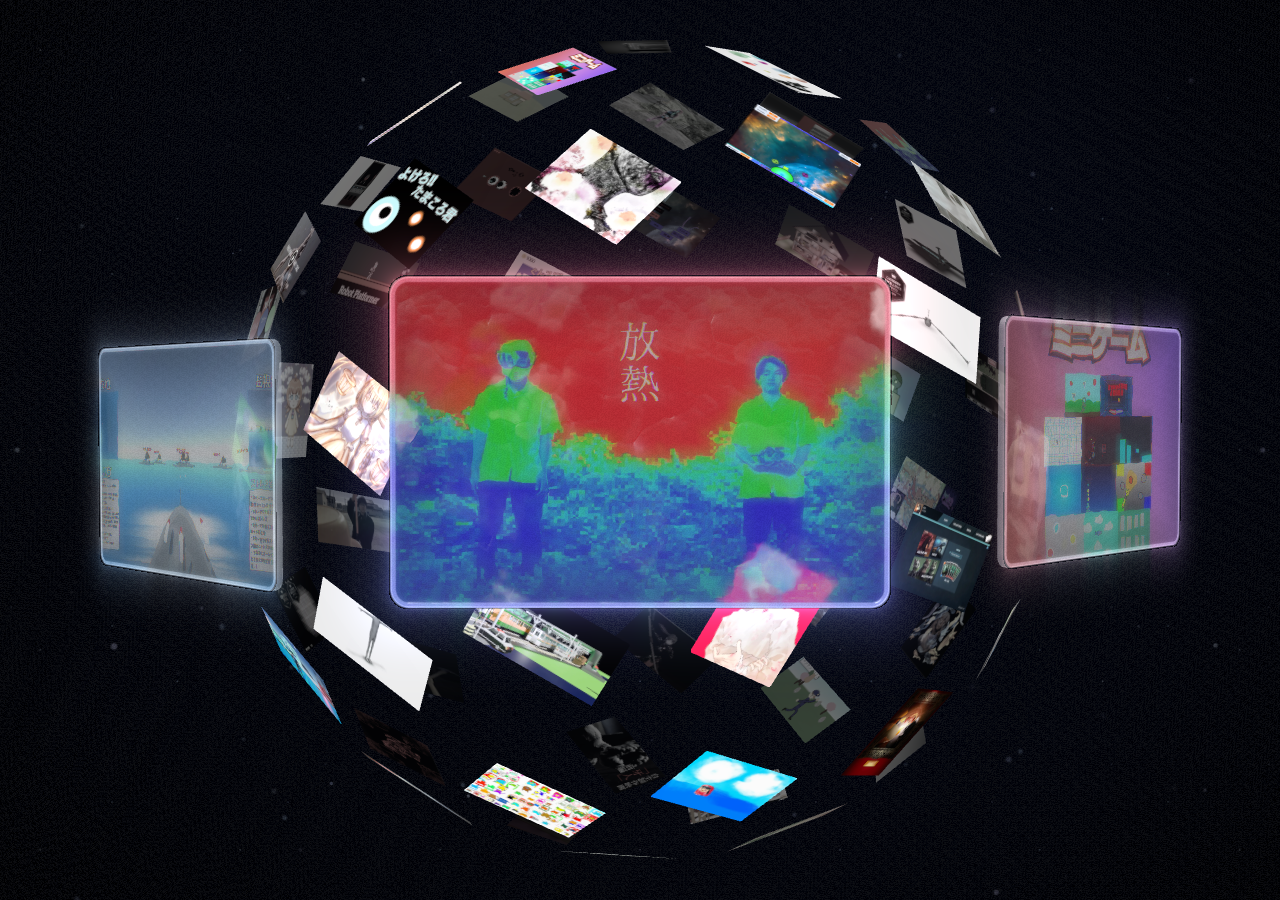
==== index.html @ ec2fc630 "生徒作品ページ（配布用モック） Co-Authored-By: Claude Fable 5.1 <noreply@anthropic.com>" ====
<!doctype html>
<html lang="ja" data-theme="grey">
<head>
  <meta charset="utf-8" />
  <meta name="viewport" content="width=device-width, initial-scale=1" />
  <title>生徒作品 — tsukurun GUNMA CREATIVE FACTORY</title>
  <meta name="description" content="tsukurunデジタルクリエイティブコンテスト（tDCC）の受賞作品。2DCG、3DCG、ゲーム、映像。" />
  <meta name="theme-color" content="#A2A8AE" />
  <meta name="robots" content="noindex, nofollow" />
  <link rel="icon" href="./favicon.svg" type="image/svg+xml" />
  <link rel="preconnect" href="https://fonts.googleapis.com" />
  <link rel="preconnect" href="https://fonts.gstatic.com" crossorigin />
  <link href="https://fonts.googleapis.com/css2?family=Space+Grotesk:wght@400;500;600&family=Zen+Kaku+Gothic+New:wght@400;500;700;900&family=JetBrains+Mono:wght@400;500&display=swap" rel="stylesheet" />
  <script>
    // background before first paint (v0.5c: the title's shared space; ?bg=dark | pastel | black, same aliases as main.js)
    (function () { var b = 'dark'; try { var v = new URLSearchParams(location.search).get('bg'); v = ({ space: 'dark', navy: 'dark', grey: 'dark', white: 'pastel' })[v] || v; if (v === 'pastel' || v === 'black') b = v; } catch (e) {} var h = document.documentElement; h.dataset.bg = b; h.dataset.theme = b === 'pastel' ? 'grey' : 'navy'; })();
  </script>
  <script>document.documentElement.dataset.nohud = "";</script>
    <script type="module" crossorigin src="./assets/works-Cra4Bfuc.js"></script>
  <link rel="stylesheet" crossorigin href="./assets/works-BmET7FBL.css">
</head>
<body class="works-page">
  <header class="hdr">
    <a class="hdr__logo" href="index.html" aria-label="tsukurun トップへ" data-logo></a>
    <nav class="hdr__nav" id="primary-nav" aria-label="メイン">
      <a href="index.html#about">About</a>
      <a href="index.html#make">Make</a>
      <a href="works.html" class="is-active" aria-current="page">Works</a>
      <a href="index.html#program">Program</a>
      <a href="index.html#access">Access</a>
    </nav>
    <div class="hdr__right">
      <button class="matswitch mono" type="button" hidden data-matswitch data-cursor="MAT" aria-label="カッターマットの色を切り替える"><i class="matswitch__chip" aria-hidden="true"></i><span class="matswitch__k">MAT</span><span data-matswitch-label>GREY</span></button>
      <a class="btn btn--accent" href="https://gunma-tsukurun.jp/reserve/" target="_blank" rel="noopener">予約する<i class="btn__arrow" aria-hidden="true">→</i></a>
      <button class="hdr__menu" type="button" aria-label="メニュー" aria-controls="primary-nav" aria-expanded="false"><span></span><span></span></button>
    </div>
  </header>

  <canvas class="wk-gl" aria-hidden="true"></canvas>

  <main class="wk">
    <h1 class="wk__title"><span class="wk__k mono">WORKS — tDCC award winners</span><span class="wk__h"><span class="nw">みんなが、</span><br /><span class="nw">つくったもの。</span></span></h1>

    <div class="wk__hover mono" aria-hidden="true"><b data-hover-title></b><span data-hover-meta></span></div>

    <div class="wk__info">
      <p class="wk__count mono"><b data-count>65</b> WORKS</p>
      <p class="wk__lead">tsukurunデジタルクリエイティブコンテスト（tDCC）の受賞作品。触って、回して、のぞいてみよう。</p>
      <p class="wk__src mono">出典：<a href="https://gunma-tsukurun.jp/look/" target="_blank" rel="noopener">tsukurun ポートフォリオ</a></p>
    </div>

    <!-- one dataset, two views: sphere (explore) and list (find) -->
    <div class="wk__views" role="tablist" aria-label="表示の切り替え">
      <button type="button" role="tab" data-view="sphere" aria-selected="true">球体<span class="mono">SPHERE</span></button>
      <button type="button" role="tab" data-view="list" aria-selected="false">一覧<span class="mono">LIST</span></button>
    </div>
    <p class="wk__drag mono"><i></i>DRAG TO ROTATE<span class="pc"> — ドラッグで回す</span></p>
    <nav class="wk__filters" aria-label="分野で絞り込む" data-filters></nav>

    <section class="wl" aria-label="作品一覧" data-list hidden>
      <div class="wl__inner">
        <header class="wl__head">
          <p class="mono wl__k">WORKS — LIST</p>
          <h2 class="wl__h">作品一覧</h2>
          <p class="wl__lead">コンテストの回ごとに、グランプリ → 優秀賞 → 審査員特別賞の順。カードを選ぶと詳細、詳細から球体の中の位置へも移動できます。</p>
        </header>
        <div class="wl__groups" data-groups></div>
        <p class="wl__src mono">出典：<a href="https://gunma-tsukurun.jp/look/" target="_blank" rel="noopener">tsukurun ポートフォリオ（gunma-tsukurun.jp/look/）</a>。実名の作者は苗字のみの表記にしています。</p>
      </div>
    </section>
  </main>

  <div class="lb" role="dialog" aria-modal="true" aria-labelledby="lb-title" hidden>
    <button class="lb__close mono" type="button" data-close>CLOSE ✕</button>
    <figure class="lb__fig"><img alt="" data-lb-img /></figure>
    <div class="lb__body">
      <p class="lb__awards" data-lb-awards></p>
      <h2 class="lb__title" id="lb-title" data-lb-title></h2>
      <dl class="lb__meta">
        <div><dt class="mono">CREATOR</dt><dd data-lb-by></dd></div>
        <div><dt class="mono">CATEGORY</dt><dd data-lb-cat></dd></div>
        <div data-row-theme><dt class="mono">THEME</dt><dd data-lb-theme></dd></div>
        <div><dt class="mono">TOOLS</dt><dd data-lb-tool></dd></div>
        <div><dt class="mono">CONTEST</dt><dd data-lb-contest></dd></div>
      </dl>
      <details class="lb__comment" data-row-comment>
        <summary class="mono">審査員コメント</summary>
        <p data-lb-comment></p>
      </details>
      <div class="lb__links" data-lb-links></div>
      <div class="lb__nav">
        <button type="button" class="mono" data-prev>← PREV</button>
        <span class="mono" data-lb-idx></span>
        <button type="button" class="mono" data-next>NEXT →</button>
      </div>
    </div>
  </div>

</body>
</html>
---- assets/works-BmET7FBL.css ----
:root,[data-theme=navy]{--navy:#0e1620;--navy-2:#131d29;--navy-3:#1a2633;--paper:#eef1f2;--paper-dim:rgba(var(--fg-rgb), .62);--muted:#8796a6;--line:rgba(var(--fg-rgb), .12);--line-strong:rgba(var(--fg-rgb), .24);--cyan:#5ec8f2;--jelly:#5ec8f2;--accent:#ff6a3d;--on-accent:#0e1620;--ink:#0a1017;--bg-rgb:14, 22, 32;--fg-rgb:238, 241, 242;--scrim-rgb:5, 8, 12;--glow-rgb:10, 16, 23;--mat:#16233a;--mat-tex:url(../hero/workbench/mat_navy_tile.webp);--light-a:.1;--lightningcss-light: ;--lightningcss-dark:initial;color-scheme:dark}[data-theme=grey]{--navy:#a2a8ae;--navy-2:#aab0b6;--navy-3:#b3b9be;--paper:#141a2e;--paper-dim:#141a2ebd;--muted:#3f4757;--line:#141a2e29;--line-strong:#141a2e4d;--cyan:#0b5a86;--jelly:#5ec8f2;--accent:#ff6a3d;--on-accent:#141a2e;--ink:#0a1017;--bg-rgb:162, 168, 174;--fg-rgb:20, 26, 46;--scrim-rgb:214, 218, 222;--glow-rgb:255, 255, 255;--mat:#9ea4aa;--mat-tex:url(../hero/workbench/mat_grey_tile.webp);--light-a:.22;--lightningcss-light:initial;--lightningcss-dark: ;color-scheme:light}:root{--mat-size:760px;--f-en:"Space Grotesk", system-ui, sans-serif;--f-jp:"Zen Kaku Gothic New", "Hiragino Sans", system-ui, sans-serif;--f-mono:"JetBrains Mono", ui-monospace, monospace;--gutter:clamp(16px, 3.2vw, 48px);--ease:cubic-bezier(.22, 1, .36, 1);--ease-io:cubic-bezier(.65, 0, .35, 1)}*,:before,:after{box-sizing:border-box}html{-webkit-text-size-adjust:100%}html.lenis,html.lenis body{height:auto}.lenis.lenis-smooth{scroll-behavior:auto!important}body{background:var(--navy) var(--mat-tex) 0 0 / var(--mat-size) repeat;color:var(--paper);font-family:var(--f-jp);font-feature-settings:"palt";-webkit-font-smoothing:antialiased;margin:0;overflow-x:hidden}a{color:inherit;text-decoration:none}button{font:inherit;color:inherit;cursor:pointer;background:0 0;border:0;padding:0}.mono{font-family:var(--f-mono);letter-spacing:.08em;text-transform:uppercase;font-size:11px;font-weight:400}.sr-only{clip:rect(0 0 0 0);white-space:nowrap;width:1px;height:1px;position:absolute;overflow:hidden}::selection{background:var(--jelly);color:#0e1620}@media (hover:hover) and (pointer:fine){html.has-cursor,html.has-cursor *{cursor:none!important}}.loader{z-index:100;background:var(--navy) var(--mat-tex) 0 0 / var(--mat-size) repeat;transition:opacity .9s var(--ease), visibility 0s .9s;place-items:center;display:grid;position:fixed;inset:0}body:not(.is-loading) .loader{opacity:0;visibility:hidden;pointer-events:none}.loader__logo{width:min(340px,64vw);color:var(--cyan);display:grid}.loader__logo svg{grid-area:1/1}.loader__logo .ghost{color:rgba(var(--fg-rgb), .08)}.loader__logo .ghost path{stroke-dasharray:none!important;stroke-dashoffset:0!important}.loader__logo svg{width:100%;height:auto;display:block;overflow:visible}.loader__logo path{stroke-dasharray:var(--len);stroke-dashoffset:calc(var(--len) * (1 - var(--p,0)));transition:stroke-dashoffset .4s var(--ease)}.loader__meta{left:var(--gutter);right:var(--gutter);bottom:var(--gutter);color:var(--muted);justify-content:space-between;display:flex;position:absolute}.loader__pct{color:var(--paper);font-variant-numeric:tabular-nums}.cursor{z-index:90;pointer-events:none;mix-blend-mode:normal;position:fixed;top:0;left:0}.cursor__ring{border:1px solid rgba(var(--fg-rgb), .7);width:44px;height:44px;transition:width .5s var(--ease), height .5s var(--ease), margin .5s var(--ease), background-color .4s, border-color .4s;border-radius:50%;place-items:center;margin:-22px 0 0 -22px;display:grid;position:absolute}.cursor__swatch{background:var(--sw,var(--cyan));width:8px;height:8px;transition:background-color .4s, transform .5s var(--ease);box-shadow:0 0 12px var(--sw,var(--cyan));border-radius:50%}.cursor__label{white-space:nowrap;color:var(--paper);opacity:0;transition:opacity .3s, transform .4s var(--ease);position:absolute;top:-6px;left:30px;transform:translate(-6px)}.cursor.is-hover .cursor__ring{background:var(--paper);border-color:var(--paper);width:84px;height:84px;margin:-42px 0 0 -42px}.cursor.is-hover .cursor__swatch{transform:scale(0)}.cursor.is-hover .cursor__label{opacity:1;text-align:center;width:80px;color:var(--navy);font-weight:500;top:-7px;left:-40px;transform:translate(0)}.cursor.is-mat .cursor__label{opacity:.85;font-size:10px;transform:translate(0)}.cursor.is-hidden{opacity:0}.cursor.is-down .cursor__ring{width:30px;height:30px;margin:-15px 0 0 -15px}@media (hover:none),(pointer:coarse){.cursor{display:none}}.hdr{z-index:50;padding:18px var(--gutter);transition:transform .6s var(--ease), background-color .4s;justify-content:space-between;align-items:center;display:flex;position:fixed;inset:0 0 auto}.hdr.is-hidden{transform:translateY(-110%)}.hdr:focus-within{transform:none}:where(a,button,[tabindex]):focus-visible{outline:2px solid var(--cyan);outline-offset:4px;border-radius:4px}.hdr.is-solid{background:rgba(var(--bg-rgb), .78);-webkit-backdrop-filter:blur(14px)saturate(1.2);border-bottom:1px solid var(--line)}.hdr__logo{width:112px;color:var(--paper);display:block}.hdr__logo svg{width:100%;height:auto;display:block}.hdr__nav{font-family:var(--f-en);gap:clamp(14px,2vw,32px);font-size:14px;font-weight:500;display:flex}.hdr__nav a{color:var(--paper-dim);padding:6px 0;transition:color .3s;position:relative}.hdr__nav a:after{content:"";transform-origin:100%;height:1px;transition:transform .5s var(--ease);background:currentColor;position:absolute;bottom:0;left:0;right:0;transform:scaleX(0)}.hdr__nav a:hover,.hdr__nav a.is-active{color:var(--paper)}.hdr__nav a:hover:after,.hdr__nav a.is-active:after{transform-origin:0;transform:scaleX(1)}.hdr__right{align-items:center;gap:18px;display:flex}.lang{color:var(--muted);gap:6px;display:flex}.lang .is-on{color:var(--paper)}.hdr__menu{width:40px;height:40px;display:none;position:relative}.hdr__menu span{background:var(--paper);height:1.5px;position:absolute;left:10px;right:10px}.hdr__menu span:first-child{top:16px}.hdr__menu span:last-child{top:23px}.btn{--bh:40px;height:var(--bh);letter-spacing:.04em;isolation:isolate;border-radius:999px;align-items:center;gap:10px;padding:0 18px;font-size:13px;font-weight:700;display:inline-flex;position:relative;overflow:hidden}.btn--accent{background:var(--accent);color:var(--on-accent)}.btn:before{content:"";background:var(--paper);border-radius:inherit;transition:transform .5s var(--ease);z-index:-1;position:absolute;inset:0;transform:translateY(101%)}.btn:hover:before{transform:translateY(0)}.btn:hover{color:var(--navy)}.btn__arrow{font-style:normal;font-family:var(--f-en);transition:transform .5s var(--ease)}.btn:hover .btn__arrow{transform:translate(4px)}.btn--big{--bh:clamp(64px, 8vw, 96px);gap:18px;padding:0 clamp(28px,3.4vw,48px);font-size:clamp(18px,1.8vw,24px)}.gl{width:100%;height:100%;display:block;position:fixed;inset:0}.gl--hero{z-index:0;touch-action:pan-y}.intro-video{z-index:0;object-fit:cover;pointer-events:none;opacity:0;transition:opacity .5s var(--ease);background:#000}.intro-video.is-on{opacity:1;transition:none}.intro-skip{right:var(--gutter);bottom:var(--gutter);z-index:60;color:var(--paper-dim);opacity:0;pointer-events:none;padding:10px 0;transition:opacity .4s;position:fixed}.intro-skip.is-on{opacity:1;pointer-events:auto}body.is-intro .hero .hud,body.is-intro .hero__copy,body.is-intro .matbar,body.is-intro .scrollcue,body.is-intro .hdr,body.is-intro .paintzone{pointer-events:none;opacity:0!important}.hero-poster{z-index:0;object-fit:contain;background:#070b10;display:none}.static-experience .hero-poster{height:100svh;position:absolute}.static-experience .journey{background:var(--navy)}.static-experience .hero-poster{display:block}.static-experience #hero-gl,.static-experience .map-layer{display:none!important}.static-experience .hero{height:100svh}.static-experience .journey{height:auto;padding:120px var(--gutter) 96px}.static-experience .journey__sticky,.static-experience .steps{pointer-events:auto;width:auto;height:auto;position:static}.static-experience .step,.static-experience .step>*{position:static;opacity:1!important;visibility:visible!important;transform:none!important}.static-experience .step{margin-block:56px}.static-experience .journey .hud,.static-experience .geo,.static-experience .journey__bar{display:none}.static-experience .credit{display:block;position:static}.map-layer{z-index:1;opacity:0;visibility:hidden;pointer-events:none;position:fixed;inset:0}.map-layer:after{content:"";z-index:1;pointer-events:none;background:radial-gradient(70% 60% at 0% 100%, rgba(var(--bg-rgb), .82), rgba(var(--bg-rgb), 0) 70%), linear-gradient(rgba(var(--bg-rgb), .55), rgba(var(--bg-rgb), 0) 18%);position:absolute;inset:0}.map-layer .gl--map{position:absolute}.hero{z-index:2;pointer-events:none;height:140vh;position:relative}.hero__sticky{height:100svh;position:sticky;top:0}.hero__sticky:before{content:"";pointer-events:none;background:linear-gradient(rgba(var(--scrim-rgb), .72), rgba(var(--scrim-rgb), 0) 22%), linear-gradient(0deg, rgba(var(--scrim-rgb), .85), rgba(var(--scrim-rgb), 0) 38%);transition:opacity .6s;position:absolute;inset:0}body.is-intro .hero__sticky:before{opacity:0}.hero__sticky>*{pointer-events:auto}.hud{color:var(--paper-dim);flex-direction:column;gap:10px;display:flex;position:absolute}.hud--tl{left:var(--gutter);top:96px}.hud__idx{color:var(--paper)}.hud__hint{text-transform:none;letter-spacing:.02em;font-family:var(--f-jp);align-items:center;gap:8px;font-size:12px;display:inline-flex}.dot{background:var(--accent);border-radius:50%;width:6px;height:6px;animation:2s infinite pulse;box-shadow:0 0 #ff6a3d99}@keyframes pulse{70%{box-shadow:0 0 0 10px #ff6a3d00}to{box-shadow:0 0 #ff6a3d00}}.hero__copy{left:var(--gutter);bottom:var(--gutter);position:absolute}.hero__lead .split{white-space:nowrap}.hero__kicker{color:var(--muted);margin:0 0 14px}.hero__lead{letter-spacing:.02em;margin:0;font-size:clamp(22px,2.6vw,40px);font-weight:700;line-height:1.35}.hero__lead .split{display:block;overflow:hidden}.hero__lead .split>span{display:inline-block}.matbar{right:var(--gutter);bottom:var(--gutter);text-align:right;width:220px;position:absolute}.matbar__head{color:var(--muted);border-bottom:1px solid var(--line-strong);justify-content:space-between;padding-bottom:10px;display:flex}.matbar__count b{color:var(--paper);font-weight:500}.matbar__name{font-family:var(--f-en);letter-spacing:-.03em;justify-content:space-between;align-items:baseline;margin-top:12px;font-size:34px;font-weight:500;line-height:1;display:flex;overflow:hidden}.matbar__name small{font-family:var(--f-jp);color:var(--paper-dim);letter-spacing:.06em;font-size:12px;font-weight:500}.matbar__name span{display:inline-block}.matbar__dots{justify-content:flex-end;gap:6px;margin:14px -6px 0 0;padding:0;list-style:none;display:flex}.matbar__dots li{position:relative}.matbar__dots button{width:30px;height:28px;display:block;position:relative}.matbar__dots button:before{content:"";background:var(--line-strong);height:3px;transition:background-color .4s, left .5s var(--ease), right .5s var(--ease);border-radius:2px;margin-top:-1.5px;position:absolute;top:50%;left:6px;right:6px}.matbar__dots button:hover:before{background:rgba(var(--fg-rgb), .75)}.matbar__dots li.is-seen button:before{background:rgba(var(--fg-rgb), .55)}.matbar__dots li.is-on button:before{background:var(--c,var(--cyan));left:1px;right:1px}.savebtn{border:1px solid var(--line-strong);height:34px;color:var(--paper);border-radius:999px;align-items:center;gap:10px;margin-top:14px;padding:0 14px;transition:border-color .3s,background-color .3s;display:inline-flex;position:relative;overflow:hidden}.savebtn:hover{border-color:var(--paper);background:rgba(var(--fg-rgb), .08)}.savebtn i{font-style:normal}.savebtn__b{transition:transform .5s var(--ease);align-items:center;display:flex;position:absolute;top:0;bottom:0;left:14px;transform:translateY(150%)}.savebtn__a{transition:transform .5s var(--ease)}.savebtn.is-done .savebtn__a{transform:translateY(-150%)}.savebtn.is-done .savebtn__b{transform:translateY(0)}.scrollcue{left:50%;bottom:var(--gutter);color:var(--muted);flex-direction:column;align-items:center;gap:10px;display:flex;position:absolute;transform:translate(-50%)}.scrollcue i{background:linear-gradient(var(--paper), transparent);transform-origin:top;width:1px;height:46px;animation:cue 2.2s var(--ease-io) infinite}@keyframes cue{0%{transform:scaleY(0)}50%{transform-origin:top;transform:scaleY(1)}51%{transform-origin:bottom}to{transform-origin:bottom;transform:scaleY(0)}}.paintzone{display:none}@media (pointer:coarse){.paintzone{touch-action:none;-webkit-user-select:none;user-select:none;-webkit-touch-callout:none;height:37%;display:block;position:absolute;top:21%;left:10px;right:10px}.paintzone i{border:0 solid rgba(var(--fg-rgb), .45);width:14px;height:14px;position:absolute}.paintzone i:first-child{border-width:1px 0 0 1px;top:0;left:0}.paintzone i:nth-child(2){border-width:1px 1px 0 0;top:0;right:0}.paintzone i:nth-child(3){border-width:0 0 1px 1px;bottom:0;left:0}.paintzone i:nth-child(4){border-width:0 1px 1px 0;bottom:0;right:0}.paintzone__label{color:var(--muted);font-size:9px;transition:opacity .6s;position:absolute;top:-20px;left:0}.paintzone.is-used .paintzone__label{opacity:0}}.hero .hud,.hero__copy,.matbar,.scrollcue{text-shadow:0 1px 18px rgba(var(--glow-rgb), .35)}body.is-light-layer .hdr{color:var(--ink)}.journey{z-index:2;height:640vh;position:relative}.journey__sticky{pointer-events:none;height:100svh;position:sticky;top:0}.geo{right:var(--gutter);text-align:right;color:var(--paper-dim);font-variant-numeric:tabular-nums;gap:6px;display:grid;position:absolute;top:96px}.geo span{color:var(--muted);margin-right:10px}.geo b{color:var(--paper);font-weight:400}.steps{left:var(--gutter);bottom:calc(var(--gutter) + 36px);width:min(640px, calc(100vw - 2 * var(--gutter)));height:40vh;position:absolute}.nw{white-space:nowrap;display:inline-block}.step__h{text-shadow:0 2px 30px rgba(var(--glow-rgb), .6)}.step{opacity:0;visibility:hidden;position:absolute;inset:auto 0 0}.step__k{color:var(--cyan);margin:0 0 16px}.step__h{letter-spacing:.01em;margin:0;font-size:clamp(30px,4.2vw,64px);font-weight:900;line-height:1.18}.step__p{color:var(--paper-dim);margin:18px 0 0;font-size:15px;line-height:1.9}.step__list{color:var(--paper);grid-template-columns:repeat(2,minmax(0,1fr));gap:8px 24px;margin:22px 0 0;padding:0;list-style:none;display:grid}.step__list li{border-top:1px solid var(--line);justify-content:space-between;padding-top:8px;display:flex}.step__list span{font-family:var(--f-jp);text-transform:none;letter-spacing:.02em;color:var(--muted)}.journey__bar{left:var(--gutter);right:var(--gutter);bottom:var(--gutter);background:var(--line);height:1px;position:absolute}.journey__bar i{background:var(--cyan);transform-origin:0;transform:scaleX(var(--p,0));position:absolute;inset:0}.credit{right:var(--gutter);bottom:calc(var(--gutter) + 12px);color:var(--muted);text-transform:none;letter-spacing:.02em;font-size:9px;position:absolute}main>.sec,main>.ftr{z-index:3;background:var(--navy) var(--mat-tex) 0 0 / var(--mat-size) repeat;position:relative}.sec{padding:clamp(96px, 14vw, 200px) var(--gutter);border-top:1px solid var(--line)}.sec__idx{color:var(--muted)}.sec__head{gap:var(--gutter);grid-template-columns:1fr 2fr;align-items:start;margin-bottom:clamp(48px,7vw,110px);display:grid}.sec__title{letter-spacing:.005em;margin:0;font-size:clamp(34px,5.4vw,88px);font-weight:900;line-height:1.12}.about__statement{letter-spacing:.005em;margin:clamp(28px,4vw,60px) 0 0;font-size:clamp(32px,5.6vw,96px);font-weight:900;line-height:1.16}.about__statement .line{padding-bottom:.04em;display:block;overflow:hidden}.about__statement .line>span{display:inline-block}.about__body{width:min(640px,100%);color:var(--paper-dim);margin:clamp(40px,6vw,96px) 0 0 auto;font-size:clamp(15px,1.15vw,17px);line-height:2.1}.about__body p{margin:0 0 1.2em}.values{border-top:1px solid var(--line-strong);grid-template-columns:repeat(3,1fr);margin:clamp(72px,10vw,160px) 0 0;padding:0;list-style:none;display:grid}.value{grid-template-rows:auto auto 1fr;grid-template-columns:auto 1fr;gap:0 16px;padding:28px 28px 48px 0;display:grid;position:relative}.value+.value{border-left:1px solid var(--line);padding-left:28px}.value__n{color:var(--cyan)}.value__en{color:var(--muted);justify-self:end}.value__jp{grid-column:1/-1;margin:64px 0 16px;font-size:clamp(44px,5.2vw,84px);font-weight:900;line-height:1;transition:color .4s}.value p{color:var(--paper-dim);grid-column:1/-1;max-width:30ch;margin:0;font-size:14px;line-height:1.9}.value:hover .value__jp{color:var(--cyan)}.fields{border-top:1px solid var(--line-strong);margin:0;padding:0;list-style:none}.field{border-bottom:1px solid var(--line);grid-template-columns:60px minmax(0,1.3fr) minmax(0,1fr) minmax(0,.9fr);align-items:baseline;gap:16px;padding:clamp(18px,2.4vw,30px) 0;display:grid;position:relative;overflow:hidden}.field:before{content:"";background:var(--paper);transform-origin:bottom;transition:transform .6s var(--ease);z-index:-1;position:absolute;inset:0;transform:scaleY(0)}.field{isolation:isolate;transition:color .4s, padding .6s var(--ease)}.field:hover{color:var(--navy);padding-left:16px}.field:hover:before{transform:scaleY(1)}.field__n{color:var(--muted)}.field__en{font-family:var(--f-en);letter-spacing:-.045em;font-size:clamp(40px,6.4vw,108px);font-weight:500;line-height:.95}.field__jp{font-size:clamp(14px,1.2vw,18px);font-weight:700}.field__tool{color:var(--muted);justify-self:end}.field__link{color:var(--paper);border-bottom:1px solid var(--line-strong);z-index:1;padding-bottom:2px;transition:color .3s,border-color .3s;position:relative}.field__link:hover{color:var(--cyan);border-color:var(--cyan)}.field:hover .field__link{color:var(--navy);border-color:rgba(var(--bg-rgb), .4)}.field:hover .field__n,.field:hover .field__tool{color:rgba(var(--bg-rgb), .6)}.note{color:var(--muted);text-transform:none;letter-spacing:.02em;margin-top:24px;font-size:10px}.peek{z-index:40;pointer-events:none;opacity:0;width:360px;transition:opacity .35s var(--ease), transform .6s var(--ease);position:fixed;top:0;left:0;transform:translate(-50%,-50%)scale(.6)rotate(-4deg)}.peek.is-on{opacity:1;transform:translate(-50%,-50%)scale(1)rotate(0)}.peek img{clip-path:inset(0 round 14px);border-radius:14px;width:100%;height:auto;display:block;box-shadow:0 30px 80px #050a108c}.peek__cap{color:var(--paper-dim);position:absolute;bottom:-22px;left:14px}@media (hover:none),(width<=720px){.peek{display:none}}.gear{overflow:hidden}.marquee{margin:0 calc(-1 * var(--gutter)) clamp(48px, 6vw, 96px);border-block:1px solid var(--line);padding:18px 0;overflow:hidden}.marquee__track{width:max-content;font-family:var(--f-en);letter-spacing:-.045em;white-space:nowrap;align-items:center;gap:40px;font-size:clamp(40px,7vw,120px);font-weight:500;animation:38s linear infinite marquee;display:flex}.marquee__track i{color:var(--cyan);font-size:.5em;font-style:normal}@keyframes marquee{to{transform:translate(-50%)}}.gearlist{background:var(--line);border:1px solid var(--line);grid-template-columns:repeat(5,1fr);gap:1px;margin:0;padding:0;list-style:none;display:grid}.gearlist li{background:rgba(var(--bg-rgb), .86);align-content:start;gap:10px;min-height:220px;padding:24px 22px 56px;transition:background-color .4s;display:grid}.gearlist li:hover{background:rgba(var(--bg-rgb), .6)}.gearlist span{color:var(--cyan);margin-bottom:64px}.gearlist b{font-size:clamp(17px,1.4vw,21px)}.gearlist small{color:var(--muted);font-size:13px}.cards{grid-template-columns:repeat(5,1fr);gap:16px;display:grid}.card--works{background:linear-gradient(160deg,#5ec8f229,#5ec8f200 60%);border-color:#5ec8f280}.card{border:1px solid var(--line-strong);isolation:isolate;min-height:340px;transition:border-color .4s, transform .6s var(--ease);border-radius:18px;flex-direction:column;gap:14px;padding:24px;display:flex;position:relative;overflow:hidden}.card:before{content:"";z-index:-1;background:radial-gradient(120% 80% at var(--mx,50%) var(--my,0%), #5ec8f22e, transparent 60%);opacity:0;transition:opacity .5s;position:absolute;inset:0}.card:hover{border-color:var(--cyan);transform:translateY(-4px)}.card:hover:before{opacity:1}.card__tag{color:var(--cyan)}.card h3{margin:auto 0 0;font-size:clamp(20px,1.7vw,26px);font-weight:700;line-height:1.35}.card p{color:var(--paper-dim);margin:0;font-size:14px;line-height:1.8}.card__state{color:var(--paper);border-top:1px solid var(--line);align-items:center;gap:8px;padding-top:14px;display:inline-flex}.card__state i{background:var(--accent);border-radius:50%;width:6px;height:6px}.access__grid{gap:var(--gutter);grid-template-columns:1.1fr 1fr;align-items:end;margin-top:clamp(40px,6vw,80px);display:grid}.price__label{color:var(--muted)}.price__num{font-family:var(--f-en);letter-spacing:-.06em;color:var(--paper);margin:24px 0 32px -.04em;font-size:clamp(140px,24vw,380px);font-weight:500;line-height:.8;display:block}.price p{max-width:34ch;color:var(--paper-dim);margin:0;line-height:1.9}.facts{border-top:1px solid var(--line-strong);margin:0}.facts>div{border-bottom:1px solid var(--line);grid-template-columns:120px 1fr;gap:16px;padding:18px 0;display:grid}.facts dt{color:var(--muted);padding-top:4px}.facts dd{margin:0;font-size:15px;line-height:1.8}.ftr{padding:clamp(96px, 14vw, 220px) var(--gutter) var(--gutter);border-top:1px solid var(--line);overflow:hidden}.ftr__invite{flex-direction:column;gap:18px;margin:0 0 clamp(32px,4vw,56px);display:flex}.ftr__q{letter-spacing:-.01em;font-size:clamp(64px,13vw,220px);font-weight:900;line-height:1}.ftr__note{color:var(--muted);text-transform:none;letter-spacing:.04em;font-family:var(--f-jp);font-size:13px}.ftr__logo{margin:clamp(96px, 14vw, 200px) 0 var(--gutter);color:var(--cyan)}.ftr__logo svg{width:100%;height:auto;display:block;overflow:visible}.ftr__bottom{color:var(--muted);border-top:1px solid var(--line);flex-wrap:wrap;justify-content:space-between;gap:16px;padding-top:18px;display:flex}.ftr__bottom a:hover{color:var(--paper)}[data-reveal]{opacity:0;transform:translateY(24px)}@media (width>=721px){.hint-sp{display:none}}@media (width<=1024px){.hdr__nav,.lang{display:none}.hdr__menu{z-index:2;display:block}.hdr__menu span{transition:transform .4s var(--ease)}.hdr.is-menu .hdr__menu span:first-child{transform:translateY(3.5px)rotate(45deg)}.hdr.is-menu .hdr__menu span:last-child{transform:translateY(-3.5px)rotate(-45deg)}.hdr__nav.is-open{z-index:1;width:100vw;height:100svh;padding:0 var(--gutter);background:var(--navy);letter-spacing:-.03em;flex-direction:column;justify-content:center;gap:4px;font-size:clamp(36px,10vw,56px);display:flex;position:fixed;top:0;left:0}.hdr__nav.is-open a{color:var(--paper);padding:6px 0}.hdr__logo{z-index:2;position:relative}.cards,.gearlist{grid-template-columns:repeat(2,1fr)}.gearlist li:last-child{grid-column:1/-1}}@media (width<=720px){.hdr{padding:14px var(--gutter)}.hdr .btn--accent{display:none}.hud--tl{top:76px}.hero__copy{bottom:236px}.hint-pc{display:none}.matbar{left:var(--gutter);right:var(--gutter);width:auto;bottom:64px}.matbar__name{font-size:26px}.scrollcue{display:none}.geo{top:auto;bottom:calc(var(--gutter) + 20px);right:var(--gutter)}.steps{height:auto;top:120px;bottom:auto}.step{inset:0 0 auto}.credit{left:var(--gutter);right:var(--gutter);white-space:normal;font-size:8px;bottom:8px}.geo{transition:opacity .4s}.journey.is-arrival .geo{opacity:0}.sec__head,.values{grid-template-columns:1fr}.value+.value{border-left:0;border-top:1px solid var(--line);padding-left:0}.value__jp{margin-top:32px}.field{grid-template-columns:32px 1fr}.field__jp{grid-column:2}.field__tool{grid-column:2;justify-self:start}.cards{grid-template-columns:1fr}.card{min-height:240px}.access__grid{grid-template-columns:1fr}.facts>div{grid-template-columns:90px 1fr}.pc{display:none}}@media (prefers-reduced-motion:reduce){.marquee__track,.scrollcue i,.dot{animation:none}}body:before{content:"";z-index:4;pointer-events:none;background:linear-gradient(118deg, rgba(255, 246, 228, var(--light-a)) 0%, #fff6e400 42%), repeating-linear-gradient(118deg, #0000 0 120px, rgba(0, 0, 0, calc(var(--light-a) * .35)) 150px 210px, #0000 240px 300px);filter:blur(18px);mix-blend-mode:soft-light;transition:opacity .6s;position:fixed;inset:-10%}body.is-loading:before{opacity:0}[data-theme=grey] .theme-navy,[data-theme=navy] .theme-grey{display:none!important}body.is-swapping #hero-gl{filter:blur(6px)saturate(.6);transition:filter .4s}.matswitch{border:1px solid var(--line-strong);height:34px;color:var(--paper);border-radius:999px;align-items:center;gap:8px;padding:0 12px 0 8px;transition:border-color .3s,background-color .3s;display:inline-flex}.matswitch:hover{border-color:var(--paper)}.matswitch__k{color:var(--muted)}.matswitch__chip{width:18px;height:18px;transition:transform .6s var(--ease);background:linear-gradient(135deg,#a2a8ae 0 50%,#16233a 50% 100%);border-radius:50%;box-shadow:inset 0 0 0 1px #ffffff80,0 1px 3px #0000004d}[data-theme=navy] .matswitch__chip{transform:rotate(180deg)}.cursor__stylus{pointer-events:none;opacity:0;transform-origin:4.4% 95.7%;width:150px;height:150px;transform:translate(-4.4%, -95.7%) rotate(var(--tilt,0deg)) scale(.9);transition:opacity .25s, transform .35s var(--ease);position:absolute;top:0;left:0}.cursor__stylus img{filter:drop-shadow(10px 14px 9px #0a101752);width:100%;height:100%;transition:filter .2s;display:block}.cursor.is-mat .cursor__ring{opacity:0;transform:scale(.4)}.cursor.is-mat .cursor__stylus{opacity:1;transform:translate(-4.4%, -95.7%) rotate(var(--tilt,0deg)) scale(1)}.cursor.is-mat.is-down .cursor__stylus{transform:translate(-4.4%, -95.7%) translate(-2px, 3px) rotate(calc(var(--tilt,0deg) - 3deg)) scale(.98)}.cursor.is-mat.is-down .cursor__stylus img{filter:drop-shadow(3px 4px 3px #0a101761)}.cursor.is-mat .cursor__label{top:10px;left:26px}.cursor__ring{transition:width .5s var(--ease), height .5s var(--ease), margin .5s var(--ease), background-color .4s, border-color .4s, opacity .25s, transform .35s var(--ease)}.hero__lead{letter-spacing:.01em;font-size:clamp(30px,4.2vw,64px);font-weight:900;line-height:1.16}.hero__sub{color:var(--paper-dim);margin:16px 0 0;font-size:clamp(13px,1.05vw,15px);line-height:1.9}[data-theme=grey] .hero__sticky:before{background:linear-gradient(rgba(var(--scrim-rgb), .55), rgba(var(--scrim-rgb), 0) 20%), linear-gradient(0deg, rgba(var(--scrim-rgb), .7), rgba(var(--scrim-rgb), 0) 34%)}.locate{align-items:center;min-height:100svh;padding-block:clamp(96px,12vw,160px);display:grid;position:relative;overflow:hidden}.locate__media{z-index:0;position:absolute;inset:-6% 0}.locate__img{object-fit:cover;object-position:70% 50%;width:100%;height:100%;display:block}.locate__media:after{content:"";background:linear-gradient(90deg, rgba(var(--bg-rgb), .55) 0%, rgba(var(--bg-rgb), 0) 46%);pointer-events:none;position:absolute;inset:0}.locate__copy{z-index:1;max-width:560px;position:relative}.locate__k{color:var(--cyan);margin:28px 0 16px}.locate__h{letter-spacing:.005em;text-shadow:0 2px 30px rgba(var(--glow-rgb), .35);margin:0;font-size:clamp(34px,4.6vw,72px);font-weight:900;line-height:1.14}.locate__p{color:var(--paper-dim);max-width:34ch;margin:22px 0 30px;font-size:15px;line-height:1.95}.locate__tag{z-index:1;color:#141a2e;-webkit-backdrop-filter:blur(14px);background:#ffffffc7;border-radius:16px;gap:4px;padding:16px 20px;font-size:13px;display:grid;position:absolute;bottom:clamp(56px,12vh,140px);right:clamp(16px,9vw,160px);box-shadow:0 18px 40px -16px #0a101773,inset 0 0 0 1px #ffffffe6}.locate__tag small{color:var(--accent);font-weight:500}.locate__tag b{font-size:19px}.locate .credit{right:var(--gutter);z-index:1;position:absolute;bottom:14px}@media (width<=720px){.locate{align-items:start;min-height:120svh;padding-top:96px}.locate__img{object-position:76% 50%}.locate__media{inset:30% 0 0}.locate__media:after{background:linear-gradient(180deg, rgba(var(--bg-rgb), 1) 0%, rgba(var(--bg-rgb), 0) 26%)}.locate__tag{left:var(--gutter);bottom:48px;right:auto}.matswitch__k{display:none}}.locate__h{font-size:clamp(30px,3.6vw,58px)}.locate__copy{max-width:min(460px,36vw)}@media (pointer:coarse){.paintzone{height:20%;top:25%}}@media (width<=720px){.locate__copy{max-width:none}.locate__img{object-position:72% 50%}}.locate{height:100svh;min-height:560px;padding-block:0}.locate__media{inset:-3% 0}.locate__img{object-position:58% 50%}@media (width<=720px){.locate{height:auto;min-height:0;padding:96px var(--gutter) 0;display:block}.locate__media{margin:28px calc(-1 * var(--gutter)) 0;aspect-ratio:1080/1350;position:relative;inset:auto}.locate__media:after{background:linear-gradient(180deg, rgba(var(--bg-rgb), .9) 0%, rgba(var(--bg-rgb), 0) 18%)}.locate__img{object-position:50% 50%}.locate__tag{justify-self:start;width:max-content;margin:-120px 0 48px;position:relative;bottom:auto;left:auto;right:auto}.locate .credit{padding-bottom:16px;display:block;position:static}.locate{flex-direction:column;display:flex}.locate__copy{order:1}.locate__media{order:2}.locate__tag{margin:-96px 0 40px var(--gutter);order:3}.locate .credit{order:4}}.matswitch[hidden]{display:none}.locate__tag small{color:#b23a12}.static-experience .hero-poster{object-fit:cover;background:var(--navy)}@media (pointer:coarse) and (aspect-ratio>=115/100){.paintzone{height:24%;top:38%}}main>.locate{z-index:3;background:var(--navy);border:0;height:220vh;min-height:0;padding:0;display:block;position:relative}.locate__sticky{height:100svh;position:sticky;top:0;overflow:hidden}.locate__gl{touch-action:pan-y;opacity:0;width:100%;height:100%;transition:opacity .6s;display:block;position:absolute;inset:0}.locate.is-liquid .locate__gl{opacity:1}.locate.is-liquid .locate__media{opacity:0}.locate__media{transition:opacity .6s;position:absolute;inset:0}.locate__media picture{width:100%;height:100%;display:block}.locate__img{object-fit:cover;object-position:50% 50%;width:100%;height:100%}.locate__media:after{display:none}.locate__copy{left:var(--gutter);z-index:2;pointer-events:none;max-width:min(440px,34vw);position:absolute;top:50%;transform:translateY(-50%)}.locate__copy .btn{pointer-events:auto}.locate__steps{left:var(--gutter);bottom:calc(var(--gutter) + 8px);z-index:2;color:var(--muted);pointer-events:none;gap:22px;margin:0;padding:0;list-style:none;display:flex;position:absolute}.locate__steps li{font-family:var(--f-jp);text-transform:none;letter-spacing:.04em;align-items:center;gap:8px;font-size:12px;transition:color .4s;display:flex}.locate__steps li span{font-family:var(--f-mono);letter-spacing:.1em;opacity:.7;font-size:9px}.locate__steps i{width:8px;height:8px;transition:background-color .4s, transform .4s var(--ease);border:1px solid;border-radius:50%}.locate__steps li.is-done{color:var(--paper-dim)}.locate__steps li.is-done i{background:currentColor}.locate__steps li.is-on{color:var(--paper)}.locate__steps li.is-on i{background:var(--jelly);border-color:var(--jelly);transform:scale(1.4)}.locate__hint{right:var(--gutter);z-index:2;color:var(--paper-dim);text-transform:none;font-family:var(--f-jp);letter-spacing:.02em;pointer-events:none;align-items:center;gap:8px;font-size:12px;transition:opacity .5s;display:flex;position:absolute;top:96px}.locate.is-arrived .locate__hint{opacity:0}.locate__tag{opacity:0;transition:opacity .5s var(--ease), transform .7s cubic-bezier(.34, 1.56, .64, 1);z-index:2;transform:translateY(16px)scale(.96)}.locate.is-arrived .locate__tag{opacity:1;transform:none}.static-experience .locate{height:100svh}.static-experience .locate__tag{opacity:1;transform:none}.static-experience .locate__steps,.static-experience .locate__hint{display:none}@media (width<=720px){main>.locate{height:320vh;padding:0;display:block}.locate__copy{top:84px;left:var(--gutter);right:var(--gutter);max-width:none;transform:none}.locate__copy .locate__p,.locate__copy .btn{display:none}.locate__h{font-size:26px}.locate__media{aspect-ratio:auto;margin:0;position:absolute;inset:0}.locate__tag{left:var(--gutter);width:max-content;margin:0;position:absolute;bottom:64px;right:auto}.locate__steps{gap:12px;bottom:20px}.locate__steps li span{display:none}.locate__hint{top:auto;bottom:150px;right:var(--gutter)}.locate .credit{right:var(--gutter);padding:0;position:absolute;bottom:4px;left:auto}}main>.locate{overflow:visible}.locate__media{pointer-events:none}.no-stylus .cursor__stylus{display:none}.no-stylus .cursor.is-mat .cursor__ring{opacity:1;width:26px;height:26px;margin:-13px 0 0 -13px;transform:none}.no-stylus .cursor.is-mat.is-down .cursor__ring{width:40px;height:40px;margin:-20px 0 0 -20px}.no-stylus .cursor.is-mat .cursor__label{top:12px;left:22px}.hero__sticky{-webkit-user-select:none;user-select:none;-webkit-touch-callout:none}.journey{height:240vh}.map-layer{background:#0d1117}.map-layer:after{background:radial-gradient(70% 60% at 0 100%,#0d1117d1,#0d111700 70%),linear-gradient(#0d11178c,#0d111700 18%)}.journey .step__h,.journey .step__p,.journey .step__k,.journey .geo,.journey .hud{--lightningcss-light: ;--lightningcss-dark:initial;color-scheme:dark}.journey__sticky{color:#eef1f2}.journey .step__p,.journey .geo{color:#eef1f2b8}.journey .geo b{color:#eef1f2}.journey .step__btn{pointer-events:auto;margin-top:24px}.journey .credit{color:#eef1f280}.static-experience .map-layer{display:none}.hero__sticky:before{opacity:var(--scrim,1)}.journey__sticky{opacity:var(--in,1)}.static-experience .journey__sticky{opacity:1}html.space[data-theme=navy]{--navy:#0d1117;--navy-2:#121821;--navy-3:#18202b;--bg-rgb:13, 17, 23;--mat:#121821}html.space{--mat-tex:radial-gradient(circle, rgba(var(--fg-rgb), .13) 1px, transparent 1.6px);--mat-size:26px 26px}html.space[data-theme=grey]{--mat-tex:radial-gradient(circle, #ffffff80 1px, transparent 1.6px)}html.space body:before{display:none}.works-page{background:radial-gradient(120% 90% at 50% 45%, rgba(var(--bg-rgb), 0) 35%, rgba(var(--scrim-rgb), .4) 100%), var(--navy) var(--mat-tex) 0 0 / var(--mat-size) repeat;height:100svh;overflow:hidden}.wk-gl{z-index:1;cursor:grab;touch-action:none;width:100%;height:100%;display:block;position:fixed;inset:0}.wk-gl:active{cursor:grabbing}.wk{z-index:2;pointer-events:none;position:fixed;inset:0}.wk>*{pointer-events:auto}.wk__title{text-align:center;margin:0;position:absolute;top:50%;left:50%;transform:translate(-50%,-50%);pointer-events:none!important}.wk__k{color:var(--cyan);text-shadow:0 1px 8px rgba(var(--glow-rgb), .9);margin-bottom:14px;display:block}.wk__h{letter-spacing:.01em;text-shadow:0 2px 10px rgba(var(--glow-rgb), .85), 0 6px 40px rgba(var(--glow-rgb), .85);font-size:clamp(34px,5vw,76px);font-weight:900;line-height:1.12;display:block}.wk__hover{text-align:center;color:var(--paper);opacity:0;text-transform:none;text-shadow:0 1px 8px rgba(var(--glow-rgb), .95), 0 2px 20px rgba(var(--glow-rgb), .85);transition:opacity .3s;position:absolute;top:calc(50% + clamp(70px,8vw,120px));left:50%;transform:translate(-50%);pointer-events:none!important}.wk__hover.is-on{opacity:1}.wk__hover b{font-family:var(--f-jp);letter-spacing:.04em;font-size:15px;font-weight:700;display:block}.wk__hover span{color:var(--paper-dim);font-size:10.5px}.wk__info{left:var(--gutter);bottom:var(--gutter);max-width:320px;position:absolute}.wk__count{color:var(--muted);margin:0 0 8px}.wk__count b{color:var(--paper);font-size:13px;font-weight:500}.wk__lead{color:var(--paper-dim);margin:0 0 8px;font-size:14px;line-height:1.8}.wk__dummy{color:var(--accent);text-transform:none;letter-spacing:.04em;margin:0;font-size:9.5px}.wk__drag{left:50%;bottom:var(--gutter);color:var(--muted);align-items:center;gap:10px;margin:0;display:flex;position:absolute;transform:translate(-50%);pointer-events:none!important}.wk__drag i{background:currentColor;width:28px;height:1px;position:relative}.wk__drag i:after{content:"";background:var(--cyan);width:5px;height:5px;animation:wkdrag 2.4s var(--ease-io) infinite;border-radius:50%;position:absolute;top:-2px;left:0}@keyframes wkdrag{50%{left:23px}}.wk__filters{right:var(--gutter);bottom:var(--gutter);flex-wrap:wrap;justify-content:flex-end;gap:6px;max-width:420px;display:flex;position:absolute}.wk__filters button{font-family:var(--f-mono);letter-spacing:.08em;text-transform:uppercase;border:1px solid var(--line-strong);background:rgba(var(--bg-rgb), .9);color:var(--paper);border-radius:999px;align-items:center;gap:7px;padding:7px 12px;font-size:10.5px;transition:background-color .3s,color .3s,border-color .3s;display:inline-flex}.wk__filters button i{background:var(--c,var(--paper));border-radius:50%;width:6px;height:6px}.wk__filters button:hover{border-color:var(--paper);color:var(--paper)}.wk__filters button[aria-pressed=true]{background:var(--paper);color:var(--navy);border-color:var(--paper)}.lb{z-index:70;padding:clamp(72px, 9vh, 110px) var(--gutter) var(--gutter);background:rgba(var(--bg-rgb), .9);-webkit-backdrop-filter:blur(18px);grid-template-columns:minmax(0,1.5fr) minmax(280px,1fr);align-items:center;gap:clamp(20px,4vw,64px);display:grid;position:fixed;inset:0}.lb[hidden]{display:none}.lb__fig{place-items:center;height:100%;min-height:0;margin:0;display:grid}.lb__fig img{border-radius:14px;max-width:100%;max-height:calc(100vh - 200px);display:block;box-shadow:0 40px 120px #0000008c}.lb__close{right:var(--gutter);color:var(--paper);padding:10px 0;position:absolute;top:24px}.lb__cat{color:var(--paper-dim);align-items:center;gap:8px;margin:0 0 14px;display:inline-flex}.lb__cat i{background:var(--c);border-radius:50%;width:7px;height:7px}.lb__title{margin:0 0 24px;font-size:clamp(28px,3.4vw,52px);font-weight:900;line-height:1.2}.lb__meta{border-top:1px solid var(--line-strong);margin:0 0 20px}.lb__meta div{border-bottom:1px solid var(--line);grid-template-columns:96px 1fr;padding:12px 0;display:grid}.lb__meta dt{color:var(--muted);padding-top:3px}.lb__meta dd{margin:0;font-size:15px}.lb__note{color:var(--paper-dim);margin:0 0 16px;font-size:15px;line-height:1.9}.lb__dummy{color:var(--accent);text-transform:none;letter-spacing:.04em;margin:0 0 28px;font-size:10px}.lb__nav{border-top:1px solid var(--line);color:var(--muted);justify-content:space-between;align-items:center;padding-top:16px;display:flex}.lb__nav button{color:var(--paper);padding:8px 0}.lb__nav button:hover{color:var(--cyan)}.lb .lb__fig,.lb .lb__body{opacity:0;transition:opacity .5s var(--ease), transform .7s var(--ease);transform:translateY(16px)}.lb.is-open .lb__fig,.lb.is-open .lb__body{opacity:1;transform:none}.lb.is-open .lb__body{transition-delay:80ms}.flip-img{z-index:80;object-fit:cover;pointer-events:none;border-radius:10px;position:fixed;box-shadow:0 30px 90px #00000080}@media (width<=860px){.lb{grid-template-columns:1fr;align-content:start;padding-top:80px;overflow-y:auto}.lb__fig img{max-height:46vh}.wk__h{font-size:30px}.wk__info{right:var(--gutter);max-width:none;bottom:104px}.wk__lead{display:none}.wk__filters{max-width:none;padding:0 var(--gutter);scrollbar-width:none;flex-wrap:nowrap;justify-content:flex-start;bottom:46px;left:0;right:0;overflow-x:auto}.wk__filters::-webkit-scrollbar{display:none}.wk__filters button{flex:none}.wk__drag{bottom:14px}.wk__hover{top:calc(50% + 74px)}}@media (prefers-reduced-motion:reduce){.wk__drag i:after{animation:none}}.wk__src{color:var(--muted);text-transform:none;letter-spacing:.04em;margin:0;font-size:9.5px}.wk__src a{color:var(--paper-dim);border-bottom:1px solid var(--line-strong)}.wk__views{left:50%;bottom:calc(var(--gutter) + 30px);background:rgba(var(--bg-rgb), .9);border:1px solid var(--line-strong);-webkit-backdrop-filter:blur(10px);z-index:4;border-radius:999px;padding:4px;display:flex;position:absolute;transform:translate(-50%)}.wk__views button{color:var(--paper-dim);border-radius:999px;align-items:baseline;gap:8px;padding:9px 18px;font-size:14px;font-weight:700;transition:background-color .3s,color .3s;display:inline-flex}.wk__views button span{color:inherit;opacity:.85;font-size:9px}.wk__views button[aria-selected=true]{background:var(--paper);color:var(--navy)}.wk__drag{bottom:12px!important}.wk__filters button span{opacity:.85}.wl{z-index:3;overscroll-behavior:contain;background:linear-gradient(rgba(var(--bg-rgb), .55), rgba(var(--bg-rgb), .55)), var(--navy) var(--mat-tex) 0 0 / var(--mat-size) repeat;-webkit-backdrop-filter:blur(16px);position:fixed;inset:0;overflow-y:auto}.wl[hidden]{display:none}.wl__inner{max-width:1320px;padding:120px var(--gutter) 200px;margin:0 auto}.wl__k{color:var(--cyan);margin:0 0 12px}.wl__h{margin:0;font-size:clamp(34px,4.4vw,64px);font-weight:900;line-height:1.1}.wl__lead{color:var(--paper-dim);max-width:60ch;margin:16px 0 0;font-size:14px;line-height:1.9}.wl__group{margin-top:clamp(48px,6vw,88px)}.wl__group[hidden]{display:none}.wl__gh{border-bottom:1px solid var(--line-strong);justify-content:space-between;align-items:baseline;gap:16px;margin-bottom:20px;padding-bottom:12px;display:flex}.wl__gh h3{font-family:var(--f-en);letter-spacing:-.02em;margin:0;font-size:clamp(22px,2.2vw,30px);font-weight:500}.wl__gh span{color:var(--muted)}.wl__grid{grid-template-columns:repeat(auto-fill,minmax(220px,1fr));gap:22px 18px;margin:0;padding:0;list-style:none;display:grid}.wl__grid li[hidden]{display:none}.wl__card{text-align:left;width:100%;color:inherit;display:block}.wl__thumb{aspect-ratio:4/3;background:var(--navy-2);border-radius:12px;position:relative;overflow:hidden}.wl__thumb img{object-fit:cover;width:100%;height:100%;transition:transform .7s var(--ease);display:block}.wl__card:hover .wl__thumb img{transform:scale(1.05)}.wl__card:focus-visible .wl__thumb{outline:2px solid var(--cyan);outline-offset:3px}.wl__award{font-family:var(--f-mono);letter-spacing:.06em;background:rgba(var(--bg-rgb), .96);color:var(--paper);border-radius:999px;padding:5px 9px;font-size:9.5px;position:absolute;top:10px;left:10px}.wl__award.is-gp{background:var(--accent);color:var(--on-accent);font-weight:600}.wl__play{font-family:var(--f-mono);background:rgba(var(--fg-rgb), .96);color:var(--navy);border-radius:999px;padding:5px 9px;font-size:9.5px;position:absolute;top:10px;right:10px}.wl__title{margin:12px 0 4px;font-size:15px;font-weight:700;line-height:1.45}.wl__meta{font-family:var(--f-mono);color:var(--muted);letter-spacing:.03em;align-items:center;gap:8px;margin:0;font-size:10.5px;display:flex}.wl__meta i{background:var(--c);border-radius:50%;flex:none;width:6px;height:6px}.wl__src{color:var(--muted);text-transform:none;letter-spacing:.03em;margin-top:64px;font-size:10px;line-height:1.9}.wl__src a{color:var(--paper-dim)}body.view-list .wk__title,body.view-list .wk__hover,body.view-list .wk__info,body.view-list .wk__drag{opacity:0;pointer-events:none!important}body.view-list .wk__filters{z-index:4}.lb__awards{flex-wrap:wrap;gap:6px;margin:0 0 14px;display:flex}.lb__awards span{font-family:var(--f-mono);letter-spacing:.05em;border:1px solid var(--line-strong);color:var(--paper);border-radius:999px;padding:5px 10px;font-size:10.5px}.lb__awards span.is-gp{background:var(--accent);border-color:var(--accent);color:var(--on-accent);font-weight:600}.lb__comment{border-bottom:1px solid var(--line);margin:0 0 18px}.lb__comment summary{cursor:pointer;color:var(--paper-dim);padding:10px 0;list-style:none}.lb__comment summary:after{content:" +"}.lb__comment[open] summary:after{content:" −"}.lb__comment p{color:var(--paper-dim);white-space:pre-line;max-height:28vh;margin:0 0 14px;font-size:13.5px;line-height:1.9;overflow:auto}.lb__links{flex-wrap:wrap;gap:8px;margin:0 0 22px;display:flex}.lb__links a,.lb__links button{border:1px solid var(--line-strong);height:36px;color:var(--paper);border-radius:999px;align-items:center;gap:8px;padding:0 14px;font-size:12.5px;font-weight:700;transition:background-color .3s,color .3s,border-color .3s;display:inline-flex}.lb__links a:hover,.lb__links button:hover{background:var(--paper);color:var(--navy);border-color:var(--paper)}.lb__links .is-primary{background:var(--accent);border-color:var(--accent);color:var(--on-accent)}.lb__body{max-height:calc(100vh - 140px);padding-right:6px;overflow-y:auto}.lb__meta dd{line-height:1.7}@media (width<=860px){.wk__views{bottom:112px}.wk__info{bottom:170px!important}.wl__inner{padding-top:96px}.wl__grid{grid-template-columns:repeat(2,minmax(0,1fr));gap:18px 12px}.wl__title{font-size:13px}.lb__body{max-height:none;overflow:visible}}body.view-list .wk:after{content:"";z-index:3;pointer-events:none;background:linear-gradient(rgba(var(--bg-rgb), 0), rgba(var(--bg-rgb), .96) 62%);height:150px;position:fixed;bottom:0;left:0;right:0}@media (width<=860px){body.view-list .wk:after{height:190px}}.wk__views button{white-space:nowrap}@media (width<=860px){.wk__views button{padding:8px 16px;font-size:13px}.wk__views button span{display:none}}@media (hover:none){.wk__hover{display:none}}html[data-bg=dark]{--navy:#020305;--bg-rgb:2, 3, 5;--scrim-rgb:0, 0, 0;--glow-rgb:2, 3, 5;--mat-tex:none}html[data-bg=black]{--navy:#000;--bg-rgb:0, 0, 0;--scrim-rgb:0, 0, 0;--glow-rgb:0, 0, 0;--mat-tex:none}html[data-bg=pastel]{--navy:#f4f3fa;--bg-rgb:244, 243, 250;--scrim-rgb:244, 243, 250;--glow-rgb:255, 255, 255;--mat-tex:none}html[data-bg] .works-page{background:var(--navy)}[data-notitle] .wk__title{display:none}[data-noui] .wk,[data-noui] .hdr,[data-noui] .cursor,[data-minui] .hdr,[data-minui] .wk__title,[data-minui] .wk__info,[data-minui] .wk__filters,[data-minui] .wk__hover,[data-nohud] .wk__views,[data-nohud] .wk__drag{display:none!important}
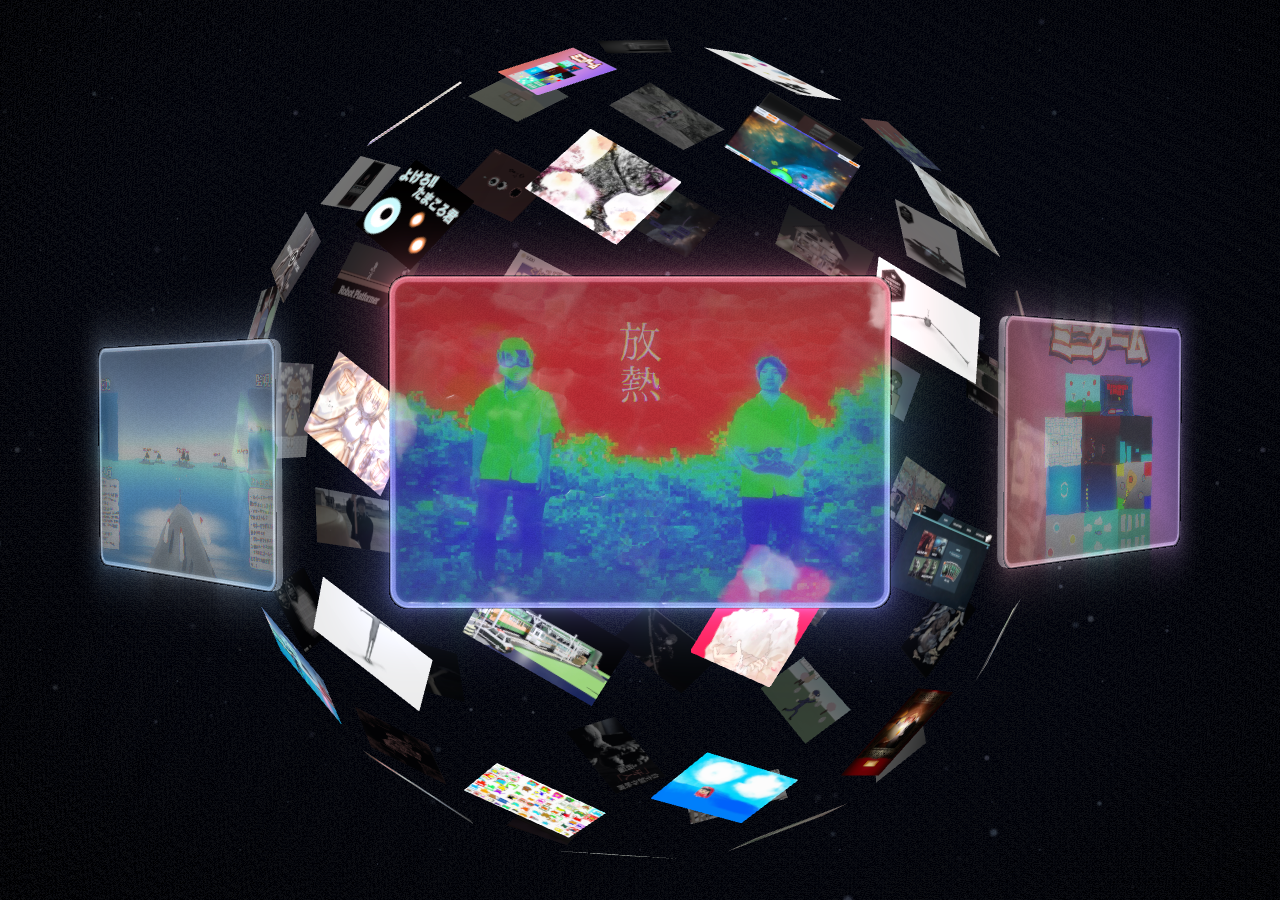
==== commit 30a50df3: "スマホでもガラス3枚（PC と同じ見え方に） Co-Authored-By: Claude Fable 5.1 <noreply@anthropic.com>" ====
--- a/index.html
+++ b/index.html
@@ -16,7 +16,7 @@
     (function () { var b = 'dark'; try { var v = new URLSearchParams(location.search).get('bg'); v = ({ space: 'dark', navy: 'dark', grey: 'dark', white: 'pastel' })[v] || v; if (v === 'pastel' || v === 'black') b = v; } catch (e) {} var h = document.documentElement; h.dataset.bg = b; h.dataset.theme = b === 'pastel' ? 'grey' : 'navy'; })();
   </script>
   <script>document.documentElement.dataset.nohud = "";</script>
-    <script type="module" crossorigin src="./assets/works-Cra4Bfuc.js"></script>
+    <script type="module" crossorigin src="./assets/works-Biz_MePR.js"></script>
   <link rel="stylesheet" crossorigin href="./assets/works-BmET7FBL.css">
 </head>
 <body class="works-page">
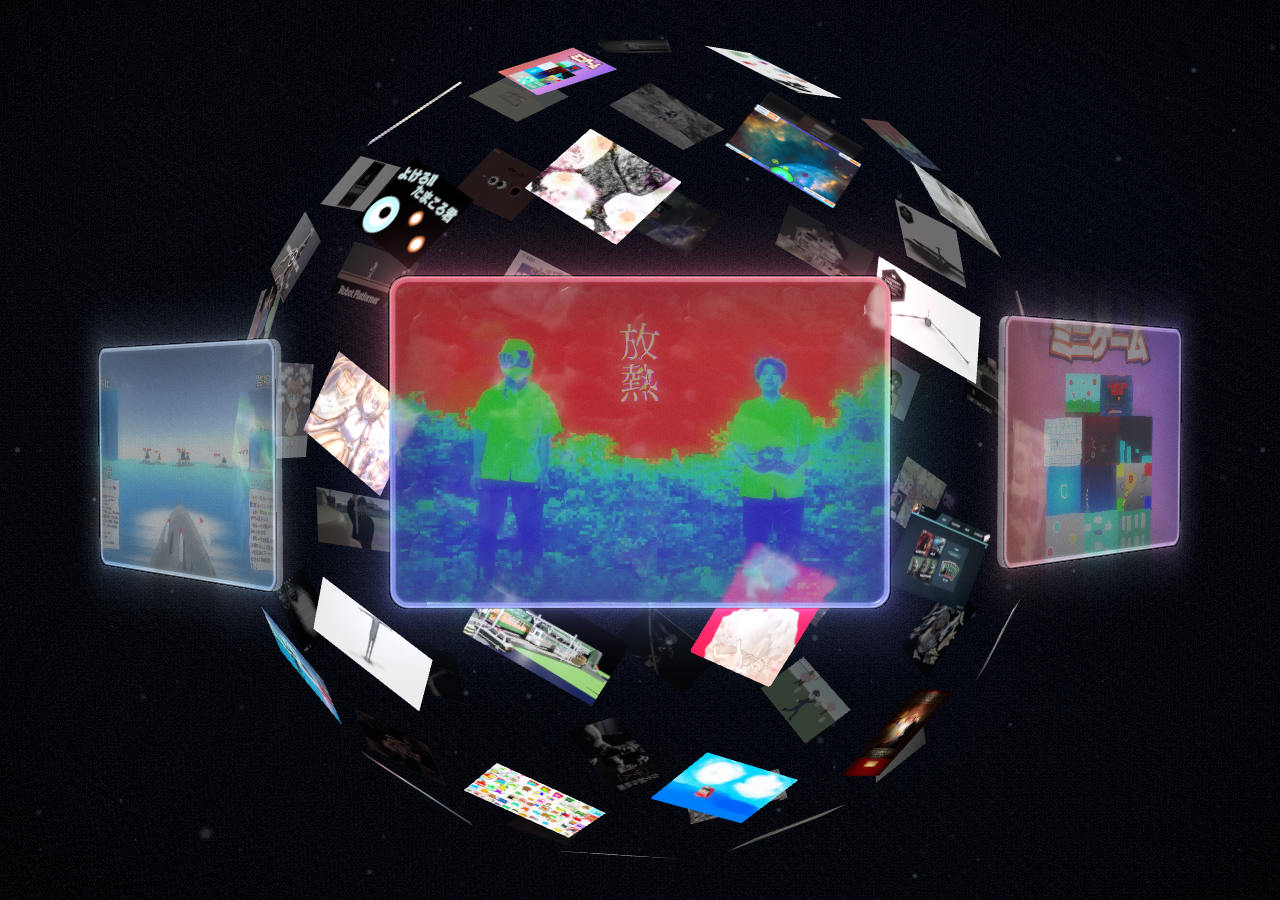
==== commit 74242311: "スマホは正面のガラスを大きく Co-Authored-By: Claude Fable 5.1 <noreply@anthropic.com>" ====
--- a/index.html
+++ b/index.html
@@ -16,7 +16,7 @@
     (function () { var b = 'dark'; try { var v = new URLSearchParams(location.search).get('bg'); v = ({ space: 'dark', navy: 'dark', grey: 'dark', white: 'pastel' })[v] || v; if (v === 'pastel' || v === 'black') b = v; } catch (e) {} var h = document.documentElement; h.dataset.bg = b; h.dataset.theme = b === 'pastel' ? 'grey' : 'navy'; })();
   </script>
   <script>document.documentElement.dataset.nohud = "";</script>
-    <script type="module" crossorigin src="./assets/works-Biz_MePR.js"></script>
+    <script type="module" crossorigin src="./assets/works-y30on96h.js"></script>
   <link rel="stylesheet" crossorigin href="./assets/works-BmET7FBL.css">
 </head>
 <body class="works-page">
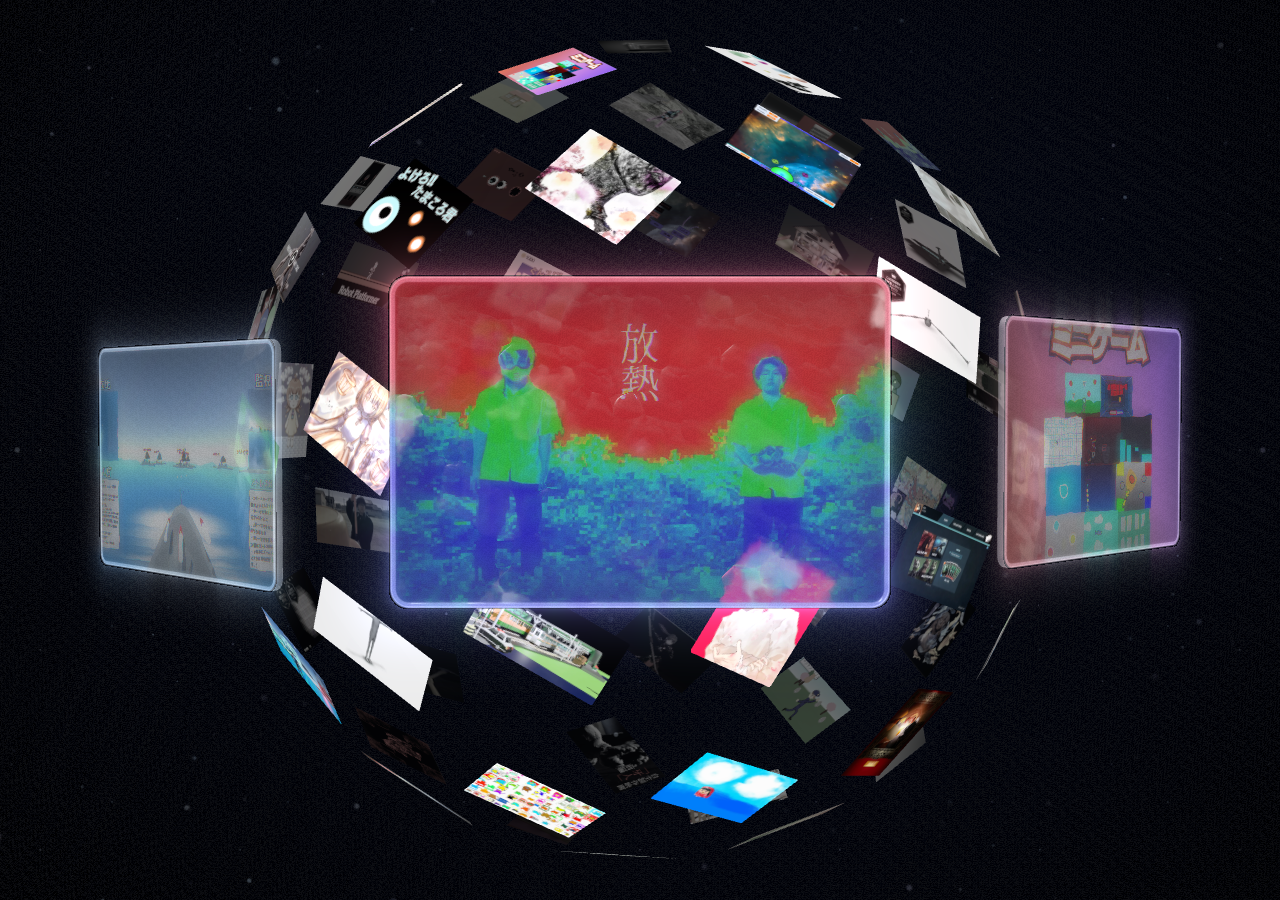
==== commit 0a683700: "読み込み中に見出しが出ないように（html に属性を持たせる） Co-Authored-By: Claude Fable 5.1 <noreply@anthropic.com>" ====
--- a/index.html
+++ b/index.html
@@ -1,5 +1,5 @@
 <!doctype html>
-<html lang="ja" data-theme="grey">
+<html lang="ja" data-theme="grey" data-notitle="" data-minui="" data-nohud="">
 <head>
   <meta charset="utf-8" />
   <meta name="viewport" content="width=device-width, initial-scale=1" />
@@ -16,7 +16,7 @@
     (function () { var b = 'dark'; try { var v = new URLSearchParams(location.search).get('bg'); v = ({ space: 'dark', navy: 'dark', grey: 'dark', white: 'pastel' })[v] || v; if (v === 'pastel' || v === 'black') b = v; } catch (e) {} var h = document.documentElement; h.dataset.bg = b; h.dataset.theme = b === 'pastel' ? 'grey' : 'navy'; })();
   </script>
   <script>document.documentElement.dataset.nohud = "";</script>
-    <script type="module" crossorigin src="./assets/works-y30on96h.js"></script>
+    <script type="module" crossorigin src="./assets/works-CqM1q0MF.js"></script>
   <link rel="stylesheet" crossorigin href="./assets/works-BmET7FBL.css">
 </head>
 <body class="works-page">
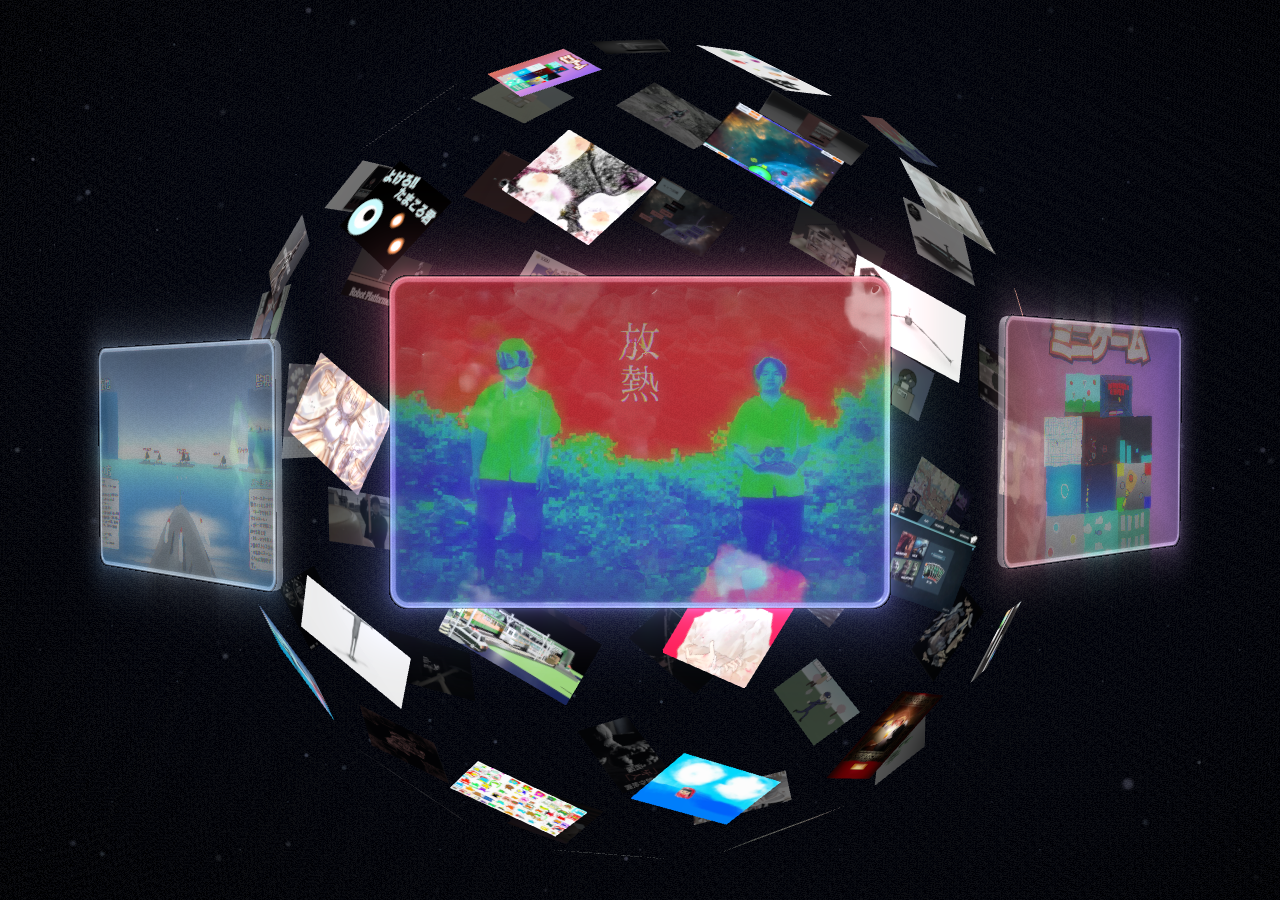
==== commit 1e60407b: "一覧から球体へ戻る手段（右上 CLOSE ✕・Esc・先頭でさらに上へ引っぱる）、「一覧で見る」のスクロールのガタつきを修正 - 一覧のときだけ右上に CLOSE ✕（詳細の CLOSE と同じ見た目" ====
--- a/index.html
+++ b/index.html
@@ -16,8 +16,8 @@
     (function () { var b = 'dark'; try { var v = new URLSearchParams(location.search).get('bg'); v = ({ space: 'dark', navy: 'dark', grey: 'dark', white: 'pastel' })[v] || v; if (v === 'pastel' || v === 'black') b = v; } catch (e) {} var h = document.documentElement; h.dataset.bg = b; h.dataset.theme = b === 'pastel' ? 'grey' : 'navy'; })();
   </script>
   <script>document.documentElement.dataset.nohud = "";</script>
-    <script type="module" crossorigin src="./assets/works-CqM1q0MF.js"></script>
-  <link rel="stylesheet" crossorigin href="./assets/works-BmET7FBL.css">
+    <script type="module" crossorigin src="./assets/main-CmVUf9xu.js"></script>
+  <link rel="stylesheet" crossorigin href="./assets/main-RwUSP7GJ.css">
 </head>
 <body class="works-page">
   <header class="hdr">
@@ -68,6 +68,7 @@
         <p class="wl__src mono">出典：<a href="https://gunma-tsukurun.jp/look/" target="_blank" rel="noopener">tsukurun ポートフォリオ（gunma-tsukurun.jp/look/）</a>。実名の作者は苗字のみの表記にしています。</p>
       </div>
     </section>
+    <button class="wl__close mono" type="button" data-list-close aria-label="一覧を閉じて球体に戻る">CLOSE ✕</button>
   </main>
 
   <div class="lb" role="dialog" aria-modal="true" aria-labelledby="lb-title" hidden>
--- a/assets/main-RwUSP7GJ.css
+++ b/assets/main-RwUSP7GJ.css
@@ -0,0 +1 @@
+:root,[data-theme=navy]{--navy:#0e1620;--navy-2:#131d29;--navy-3:#1a2633;--paper:#eef1f2;--paper-dim:rgba(var(--fg-rgb), .62);--muted:#8796a6;--line:rgba(var(--fg-rgb), .12);--line-strong:rgba(var(--fg-rgb), .24);--cyan:#5ec8f2;--jelly:#5ec8f2;--accent:#ff6a3d;--on-accent:#0e1620;--ink:#0a1017;--bg-rgb:14, 22, 32;--fg-rgb:238, 241, 242;--scrim-rgb:5, 8, 12;--glow-rgb:10, 16, 23;--mat:#16233a;--mat-tex:url(../hero/workbench/mat_navy_tile.webp);--light-a:.1;--lightningcss-light: ;--lightningcss-dark:initial;color-scheme:dark}[data-theme=grey]{--navy:#a2a8ae;--navy-2:#aab0b6;--navy-3:#b3b9be;--paper:#141a2e;--paper-dim:#141a2ebd;--muted:#3f4757;--line:#141a2e29;--line-strong:#141a2e4d;--cyan:#0b5a86;--jelly:#5ec8f2;--accent:#ff6a3d;--on-accent:#141a2e;--ink:#0a1017;--bg-rgb:162, 168, 174;--fg-rgb:20, 26, 46;--scrim-rgb:214, 218, 222;--glow-rgb:255, 255, 255;--mat:#9ea4aa;--mat-tex:url(../hero/workbench/mat_grey_tile.webp);--light-a:.22;--lightningcss-light:initial;--lightningcss-dark: ;color-scheme:light}:root{--mat-size:760px;--f-en:"Space Grotesk", system-ui, sans-serif;--f-jp:"Zen Kaku Gothic New", "Hiragino Sans", system-ui, sans-serif;--f-mono:"JetBrains Mono", ui-monospace, monospace;--gutter:clamp(16px, 3.2vw, 48px);--ease:cubic-bezier(.22, 1, .36, 1);--ease-io:cubic-bezier(.65, 0, .35, 1)}*,:before,:after{box-sizing:border-box}html{-webkit-text-size-adjust:100%}html.lenis,html.lenis body{height:auto}.lenis.lenis-smooth{scroll-behavior:auto!important}body{background:var(--navy) var(--mat-tex) 0 0 / var(--mat-size) repeat;color:var(--paper);font-family:var(--f-jp);font-feature-settings:"palt";-webkit-font-smoothing:antialiased;margin:0;overflow-x:hidden}a{color:inherit;text-decoration:none}button{font:inherit;color:inherit;cursor:pointer;background:0 0;border:0;padding:0}.mono{font-family:var(--f-mono);letter-spacing:.08em;text-transform:uppercase;font-size:11px;font-weight:400}.sr-only{clip:rect(0 0 0 0);white-space:nowrap;width:1px;height:1px;position:absolute;overflow:hidden}::selection{background:var(--jelly);color:#0e1620}@media (hover:hover) and (pointer:fine){html.has-cursor,html.has-cursor *{cursor:none!important}}.loader{z-index:100;background:var(--navy) var(--mat-tex) 0 0 / var(--mat-size) repeat;transition:opacity .9s var(--ease), visibility 0s .9s;place-items:center;display:grid;position:fixed;inset:0}body:not(.is-loading) .loader{opacity:0;visibility:hidden;pointer-events:none}.loader__logo{width:min(340px,64vw);color:var(--cyan);display:grid}.loader__logo svg{grid-area:1/1}.loader__logo .ghost{color:rgba(var(--fg-rgb), .08)}.loader__logo .ghost path{stroke-dasharray:none!important;stroke-dashoffset:0!important}.loader__logo svg{width:100%;height:auto;display:block;overflow:visible}.loader__logo path{stroke-dasharray:var(--len);stroke-dashoffset:calc(var(--len) * (1 - var(--p,0)));transition:stroke-dashoffset .4s var(--ease)}.loader__meta{left:var(--gutter);right:var(--gutter);bottom:var(--gutter);color:var(--muted);justify-content:space-between;display:flex;position:absolute}.loader__pct{color:var(--paper);font-variant-numeric:tabular-nums}.cursor{z-index:90;pointer-events:none;mix-blend-mode:normal;position:fixed;top:0;left:0}.cursor__ring{border:1px solid rgba(var(--fg-rgb), .7);width:44px;height:44px;transition:width .5s var(--ease), height .5s var(--ease), margin .5s var(--ease), background-color .4s, border-color .4s;border-radius:50%;place-items:center;margin:-22px 0 0 -22px;display:grid;position:absolute}.cursor__swatch{background:var(--sw,var(--cyan));width:8px;height:8px;transition:background-color .4s, transform .5s var(--ease);box-shadow:0 0 12px var(--sw,var(--cyan));border-radius:50%}.cursor__label{white-space:nowrap;color:var(--paper);opacity:0;transition:opacity .3s, transform .4s var(--ease);position:absolute;top:-6px;left:30px;transform:translate(-6px)}.cursor.is-hover .cursor__ring{background:var(--paper);border-color:var(--paper);width:84px;height:84px;margin:-42px 0 0 -42px}.cursor.is-hover .cursor__swatch{transform:scale(0)}.cursor.is-hover .cursor__label{opacity:1;text-align:center;width:80px;color:var(--navy);font-weight:500;top:-7px;left:-40px;transform:translate(0)}.cursor.is-mat .cursor__label{opacity:.85;font-size:10px;transform:translate(0)}.cursor.is-hidden{opacity:0}.cursor.is-down .cursor__ring{width:30px;height:30px;margin:-15px 0 0 -15px}@media (hover:none),(pointer:coarse){.cursor{display:none}}.hdr{z-index:50;padding:18px var(--gutter);transition:transform .6s var(--ease), background-color .4s;justify-content:space-between;align-items:center;display:flex;position:fixed;inset:0 0 auto}.hdr.is-hidden{transform:translateY(-110%)}.hdr:focus-within{transform:none}:where(a,button,[tabindex]):focus-visible{outline:2px solid var(--cyan);outline-offset:4px;border-radius:4px}.hdr.is-solid{background:rgba(var(--bg-rgb), .78);-webkit-backdrop-filter:blur(14px)saturate(1.2);border-bottom:1px solid var(--line)}.hdr__logo{width:112px;color:var(--paper);display:block}.hdr__logo svg{width:100%;height:auto;display:block}.hdr__nav{font-family:var(--f-en);gap:clamp(14px,2vw,32px);font-size:14px;font-weight:500;display:flex}.hdr__nav a{color:var(--paper-dim);padding:6px 0;transition:color .3s;position:relative}.hdr__nav a:after{content:"";transform-origin:100%;height:1px;transition:transform .5s var(--ease);background:currentColor;position:absolute;bottom:0;left:0;right:0;transform:scaleX(0)}.hdr__nav a:hover,.hdr__nav a.is-active{color:var(--paper)}.hdr__nav a:hover:after,.hdr__nav a.is-active:after{transform-origin:0;transform:scaleX(1)}.hdr__right{align-items:center;gap:18px;display:flex}.lang{color:var(--muted);gap:6px;display:flex}.lang .is-on{color:var(--paper)}.hdr__menu{width:40px;height:40px;display:none;position:relative}.hdr__menu span{background:var(--paper);height:1.5px;position:absolute;left:10px;right:10px}.hdr__menu span:first-child{top:16px}.hdr__menu span:last-child{top:23px}.btn{--bh:40px;height:var(--bh);letter-spacing:.04em;isolation:isolate;border-radius:999px;align-items:center;gap:10px;padding:0 18px;font-size:13px;font-weight:700;display:inline-flex;position:relative;overflow:hidden}.btn--accent{background:var(--accent);color:var(--on-accent)}.btn:before{content:"";background:var(--paper);border-radius:inherit;transition:transform .5s var(--ease);z-index:-1;position:absolute;inset:0;transform:translateY(101%)}.btn:hover:before{transform:translateY(0)}.btn:hover{color:var(--navy)}.btn__arrow{font-style:normal;font-family:var(--f-en);transition:transform .5s var(--ease)}.btn:hover .btn__arrow{transform:translate(4px)}.btn--big{--bh:clamp(64px, 8vw, 96px);gap:18px;padding:0 clamp(28px,3.4vw,48px);font-size:clamp(18px,1.8vw,24px)}.gl{width:100%;height:100%;display:block;position:fixed;inset:0}.gl--hero{z-index:0;touch-action:pan-y}.intro-video{z-index:0;object-fit:cover;pointer-events:none;opacity:0;transition:opacity .5s var(--ease);background:#000}.intro-video.is-on{opacity:1;transition:none}.intro-skip{right:var(--gutter);bottom:var(--gutter);z-index:60;color:var(--paper-dim);opacity:0;pointer-events:none;padding:10px 0;transition:opacity .4s;position:fixed}.intro-skip.is-on{opacity:1;pointer-events:auto}body.is-intro .hero .hud,body.is-intro .hero__copy,body.is-intro .matbar,body.is-intro .scrollcue,body.is-intro .hdr,body.is-intro .paintzone{pointer-events:none;opacity:0!important}.hero-poster{z-index:0;object-fit:contain;background:#070b10;display:none}.static-experience .hero-poster{height:100svh;position:absolute}.static-experience .journey{background:var(--navy)}.static-experience .hero-poster{display:block}.static-experience #hero-gl,.static-experience .map-layer{display:none!important}.static-experience .hero{height:100svh}.static-experience .journey{height:auto;padding:120px var(--gutter) 96px}.static-experience .journey__sticky,.static-experience .steps{pointer-events:auto;width:auto;height:auto;position:static}.static-experience .step,.static-experience .step>*{position:static;opacity:1!important;visibility:visible!important;transform:none!important}.static-experience .step{margin-block:56px}.static-experience .journey .hud,.static-experience .geo,.static-experience .journey__bar{display:none}.static-experience .credit{display:block;position:static}.map-layer{z-index:1;opacity:0;visibility:hidden;pointer-events:none;position:fixed;inset:0}.map-layer:after{content:"";z-index:1;pointer-events:none;background:radial-gradient(70% 60% at 0% 100%, rgba(var(--bg-rgb), .82), rgba(var(--bg-rgb), 0) 70%), linear-gradient(rgba(var(--bg-rgb), .55), rgba(var(--bg-rgb), 0) 18%);position:absolute;inset:0}.map-layer .gl--map{position:absolute}.hero{z-index:2;pointer-events:none;height:140vh;position:relative}.hero__sticky{height:100svh;position:sticky;top:0}.hero__sticky:before{content:"";pointer-events:none;background:linear-gradient(rgba(var(--scrim-rgb), .72), rgba(var(--scrim-rgb), 0) 22%), linear-gradient(0deg, rgba(var(--scrim-rgb), .85), rgba(var(--scrim-rgb), 0) 38%);transition:opacity .6s;position:absolute;inset:0}body.is-intro .hero__sticky:before{opacity:0}.hero__sticky>*{pointer-events:auto}.hud{color:var(--paper-dim);flex-direction:column;gap:10px;display:flex;position:absolute}.hud--tl{left:var(--gutter);top:96px}.hud__idx{color:var(--paper)}.hud__hint{text-transform:none;letter-spacing:.02em;font-family:var(--f-jp);align-items:center;gap:8px;font-size:12px;display:inline-flex}.dot{background:var(--accent);border-radius:50%;width:6px;height:6px;animation:2s infinite pulse;box-shadow:0 0 #ff6a3d99}@keyframes pulse{70%{box-shadow:0 0 0 10px #ff6a3d00}to{box-shadow:0 0 #ff6a3d00}}.hero__copy{left:var(--gutter);bottom:var(--gutter);position:absolute}.hero__lead .split{white-space:nowrap}.hero__kicker{color:var(--muted);margin:0 0 14px}.hero__lead{letter-spacing:.02em;margin:0;font-size:clamp(22px,2.6vw,40px);font-weight:700;line-height:1.35}.hero__lead .split{display:block;overflow:hidden}.hero__lead .split>span{display:inline-block}.matbar{right:var(--gutter);bottom:var(--gutter);text-align:right;width:220px;position:absolute}.matbar__head{color:var(--muted);border-bottom:1px solid var(--line-strong);justify-content:space-between;padding-bottom:10px;display:flex}.matbar__count b{color:var(--paper);font-weight:500}.matbar__name{font-family:var(--f-en);letter-spacing:-.03em;justify-content:space-between;align-items:baseline;margin-top:12px;font-size:34px;font-weight:500;line-height:1;display:flex;overflow:hidden}.matbar__name small{font-family:var(--f-jp);color:var(--paper-dim);letter-spacing:.06em;font-size:12px;font-weight:500}.matbar__name span{display:inline-block}.matbar__dots{justify-content:flex-end;gap:6px;margin:14px -6px 0 0;padding:0;list-style:none;display:flex}.matbar__dots li{position:relative}.matbar__dots button{width:30px;height:28px;display:block;position:relative}.matbar__dots button:before{content:"";background:var(--line-strong);height:3px;transition:background-color .4s, left .5s var(--ease), right .5s var(--ease);border-radius:2px;margin-top:-1.5px;position:absolute;top:50%;left:6px;right:6px}.matbar__dots button:hover:before{background:rgba(var(--fg-rgb), .75)}.matbar__dots li.is-seen button:before{background:rgba(var(--fg-rgb), .55)}.matbar__dots li.is-on button:before{background:var(--c,var(--cyan));left:1px;right:1px}.savebtn{border:1px solid var(--line-strong);height:34px;color:var(--paper);border-radius:999px;align-items:center;gap:10px;margin-top:14px;padding:0 14px;transition:border-color .3s,background-color .3s;display:inline-flex;position:relative;overflow:hidden}.savebtn:hover{border-color:var(--paper);background:rgba(var(--fg-rgb), .08)}.savebtn i{font-style:normal}.savebtn__b{transition:transform .5s var(--ease);align-items:center;display:flex;position:absolute;top:0;bottom:0;left:14px;transform:translateY(150%)}.savebtn__a{transition:transform .5s var(--ease)}.savebtn.is-done .savebtn__a{transform:translateY(-150%)}.savebtn.is-done .savebtn__b{transform:translateY(0)}.scrollcue{left:50%;bottom:var(--gutter);color:var(--muted);flex-direction:column;align-items:center;gap:10px;display:flex;position:absolute;transform:translate(-50%)}.scrollcue i{background:linear-gradient(var(--paper), transparent);transform-origin:top;width:1px;height:46px;animation:cue 2.2s var(--ease-io) infinite}@keyframes cue{0%{transform:scaleY(0)}50%{transform-origin:top;transform:scaleY(1)}51%{transform-origin:bottom}to{transform-origin:bottom;transform:scaleY(0)}}.paintzone{display:none}@media (pointer:coarse){.paintzone{touch-action:none;-webkit-user-select:none;user-select:none;-webkit-touch-callout:none;height:37%;display:block;position:absolute;top:21%;left:10px;right:10px}.paintzone i{border:0 solid rgba(var(--fg-rgb), .45);width:14px;height:14px;position:absolute}.paintzone i:first-child{border-width:1px 0 0 1px;top:0;left:0}.paintzone i:nth-child(2){border-width:1px 1px 0 0;top:0;right:0}.paintzone i:nth-child(3){border-width:0 0 1px 1px;bottom:0;left:0}.paintzone i:nth-child(4){border-width:0 1px 1px 0;bottom:0;right:0}.paintzone__label{color:var(--muted);font-size:9px;transition:opacity .6s;position:absolute;top:-20px;left:0}.paintzone.is-used .paintzone__label{opacity:0}}.hero .hud,.hero__copy,.matbar,.scrollcue{text-shadow:0 1px 18px rgba(var(--glow-rgb), .35)}body.is-light-layer .hdr{color:var(--ink)}.journey{z-index:2;height:640vh;position:relative}.journey__sticky{pointer-events:none;height:100svh;position:sticky;top:0}.geo{right:var(--gutter);text-align:right;color:var(--paper-dim);font-variant-numeric:tabular-nums;gap:6px;display:grid;position:absolute;top:96px}.geo span{color:var(--muted);margin-right:10px}.geo b{color:var(--paper);font-weight:400}.steps{left:var(--gutter);bottom:calc(var(--gutter) + 36px);width:min(640px, calc(100vw - 2 * var(--gutter)));height:40vh;position:absolute}.nw{white-space:nowrap;display:inline-block}.step__h{text-shadow:0 2px 30px rgba(var(--glow-rgb), .6)}.step{opacity:0;visibility:hidden;position:absolute;inset:auto 0 0}.step__k{color:var(--cyan);margin:0 0 16px}.step__h{letter-spacing:.01em;margin:0;font-size:clamp(30px,4.2vw,64px);font-weight:900;line-height:1.18}.step__p{color:var(--paper-dim);margin:18px 0 0;font-size:15px;line-height:1.9}.step__list{color:var(--paper);grid-template-columns:repeat(2,minmax(0,1fr));gap:8px 24px;margin:22px 0 0;padding:0;list-style:none;display:grid}.step__list li{border-top:1px solid var(--line);justify-content:space-between;padding-top:8px;display:flex}.step__list span{font-family:var(--f-jp);text-transform:none;letter-spacing:.02em;color:var(--muted)}.journey__bar{left:var(--gutter);right:var(--gutter);bottom:var(--gutter);background:var(--line);height:1px;position:absolute}.journey__bar i{background:var(--cyan);transform-origin:0;transform:scaleX(var(--p,0));position:absolute;inset:0}.credit{right:var(--gutter);bottom:calc(var(--gutter) + 12px);color:var(--muted);text-transform:none;letter-spacing:.02em;font-size:9px;position:absolute}main>.sec,main>.ftr{z-index:3;background:var(--navy) var(--mat-tex) 0 0 / var(--mat-size) repeat;position:relative}.sec{padding:clamp(96px, 14vw, 200px) var(--gutter);border-top:1px solid var(--line)}.sec__idx{color:var(--muted)}.sec__head{gap:var(--gutter);grid-template-columns:1fr 2fr;align-items:start;margin-bottom:clamp(48px,7vw,110px);display:grid}.sec__title{letter-spacing:.005em;margin:0;font-size:clamp(34px,5.4vw,88px);font-weight:900;line-height:1.12}.about__statement{letter-spacing:.005em;margin:clamp(28px,4vw,60px) 0 0;font-size:clamp(32px,5.6vw,96px);font-weight:900;line-height:1.16}.about__statement .line{padding-bottom:.04em;display:block;overflow:hidden}.about__statement .line>span{display:inline-block}.about__body{width:min(640px,100%);color:var(--paper-dim);margin:clamp(40px,6vw,96px) 0 0 auto;font-size:clamp(15px,1.15vw,17px);line-height:2.1}.about__body p{margin:0 0 1.2em}.values{border-top:1px solid var(--line-strong);grid-template-columns:repeat(3,1fr);margin:clamp(72px,10vw,160px) 0 0;padding:0;list-style:none;display:grid}.value{grid-template-rows:auto auto 1fr;grid-template-columns:auto 1fr;gap:0 16px;padding:28px 28px 48px 0;display:grid;position:relative}.value+.value{border-left:1px solid var(--line);padding-left:28px}.value__n{color:var(--cyan)}.value__en{color:var(--muted);justify-self:end}.value__jp{grid-column:1/-1;margin:64px 0 16px;font-size:clamp(44px,5.2vw,84px);font-weight:900;line-height:1;transition:color .4s}.value p{color:var(--paper-dim);grid-column:1/-1;max-width:30ch;margin:0;font-size:14px;line-height:1.9}.value:hover .value__jp{color:var(--cyan)}.fields{border-top:1px solid var(--line-strong);margin:0;padding:0;list-style:none}.field{border-bottom:1px solid var(--line);grid-template-columns:60px minmax(0,1.3fr) minmax(0,1fr) minmax(0,.9fr);align-items:baseline;gap:16px;padding:clamp(18px,2.4vw,30px) 0;display:grid;position:relative;overflow:hidden}.field:before{content:"";background:var(--paper);transform-origin:bottom;transition:transform .6s var(--ease);z-index:-1;position:absolute;inset:0;transform:scaleY(0)}.field{isolation:isolate;transition:color .4s, padding .6s var(--ease)}.field:hover{color:var(--navy);padding-left:16px}.field:hover:before{transform:scaleY(1)}.field__n{color:var(--muted)}.field__en{font-family:var(--f-en);letter-spacing:-.045em;font-size:clamp(40px,6.4vw,108px);font-weight:500;line-height:.95}.field__jp{font-size:clamp(14px,1.2vw,18px);font-weight:700}.field__tool{color:var(--muted);justify-self:end}.field__link{color:var(--paper);border-bottom:1px solid var(--line-strong);z-index:1;padding-bottom:2px;transition:color .3s,border-color .3s;position:relative}.field__link:hover{color:var(--cyan);border-color:var(--cyan)}.field:hover .field__link{color:var(--navy);border-color:rgba(var(--bg-rgb), .4)}.field:hover .field__n,.field:hover .field__tool{color:rgba(var(--bg-rgb), .6)}.note{color:var(--muted);text-transform:none;letter-spacing:.02em;margin-top:24px;font-size:10px}.peek{z-index:40;pointer-events:none;opacity:0;width:360px;transition:opacity .35s var(--ease), transform .6s var(--ease);position:fixed;top:0;left:0;transform:translate(-50%,-50%)scale(.6)rotate(-4deg)}.peek.is-on{opacity:1;transform:translate(-50%,-50%)scale(1)rotate(0)}.peek img{clip-path:inset(0 round 14px);border-radius:14px;width:100%;height:auto;display:block;box-shadow:0 30px 80px #050a108c}.peek__cap{color:var(--paper-dim);position:absolute;bottom:-22px;left:14px}@media (hover:none),(width<=720px){.peek{display:none}}.gear{overflow:hidden}.marquee{margin:0 calc(-1 * var(--gutter)) clamp(48px, 6vw, 96px);border-block:1px solid var(--line);padding:18px 0;overflow:hidden}.marquee__track{width:max-content;font-family:var(--f-en);letter-spacing:-.045em;white-space:nowrap;align-items:center;gap:40px;font-size:clamp(40px,7vw,120px);font-weight:500;animation:38s linear infinite marquee;display:flex}.marquee__track i{color:var(--cyan);font-size:.5em;font-style:normal}@keyframes marquee{to{transform:translate(-50%)}}.gearlist{background:var(--line);border:1px solid var(--line);grid-template-columns:repeat(5,1fr);gap:1px;margin:0;padding:0;list-style:none;display:grid}.gearlist li{background:rgba(var(--bg-rgb), .86);align-content:start;gap:10px;min-height:220px;padding:24px 22px 56px;transition:background-color .4s;display:grid}.gearlist li:hover{background:rgba(var(--bg-rgb), .6)}.gearlist span{color:var(--cyan);margin-bottom:64px}.gearlist b{font-size:clamp(17px,1.4vw,21px)}.gearlist small{color:var(--muted);font-size:13px}.cards{grid-template-columns:repeat(5,1fr);gap:16px;display:grid}.card--works{background:linear-gradient(160deg,#5ec8f229,#5ec8f200 60%);border-color:#5ec8f280}.card{border:1px solid var(--line-strong);isolation:isolate;min-height:340px;transition:border-color .4s, transform .6s var(--ease);border-radius:18px;flex-direction:column;gap:14px;padding:24px;display:flex;position:relative;overflow:hidden}.card:before{content:"";z-index:-1;background:radial-gradient(120% 80% at var(--mx,50%) var(--my,0%), #5ec8f22e, transparent 60%);opacity:0;transition:opacity .5s;position:absolute;inset:0}.card:hover{border-color:var(--cyan);transform:translateY(-4px)}.card:hover:before{opacity:1}.card__tag{color:var(--cyan)}.card h3{margin:auto 0 0;font-size:clamp(20px,1.7vw,26px);font-weight:700;line-height:1.35}.card p{color:var(--paper-dim);margin:0;font-size:14px;line-height:1.8}.card__state{color:var(--paper);border-top:1px solid var(--line);align-items:center;gap:8px;padding-top:14px;display:inline-flex}.card__state i{background:var(--accent);border-radius:50%;width:6px;height:6px}.access__grid{gap:var(--gutter);grid-template-columns:1.1fr 1fr;align-items:end;margin-top:clamp(40px,6vw,80px);display:grid}.price__label{color:var(--muted)}.price__num{font-family:var(--f-en);letter-spacing:-.06em;color:var(--paper);margin:24px 0 32px -.04em;font-size:clamp(140px,24vw,380px);font-weight:500;line-height:.8;display:block}.price p{max-width:34ch;color:var(--paper-dim);margin:0;line-height:1.9}.facts{border-top:1px solid var(--line-strong);margin:0}.facts>div{border-bottom:1px solid var(--line);grid-template-columns:120px 1fr;gap:16px;padding:18px 0;display:grid}.facts dt{color:var(--muted);padding-top:4px}.facts dd{margin:0;font-size:15px;line-height:1.8}.ftr{padding:clamp(96px, 14vw, 220px) var(--gutter) var(--gutter);border-top:1px solid var(--line);overflow:hidden}.ftr__invite{flex-direction:column;gap:18px;margin:0 0 clamp(32px,4vw,56px);display:flex}.ftr__q{letter-spacing:-.01em;font-size:clamp(64px,13vw,220px);font-weight:900;line-height:1}.ftr__note{color:var(--muted);text-transform:none;letter-spacing:.04em;font-family:var(--f-jp);font-size:13px}.ftr__logo{margin:clamp(96px, 14vw, 200px) 0 var(--gutter);color:var(--cyan)}.ftr__logo svg{width:100%;height:auto;display:block;overflow:visible}.ftr__bottom{color:var(--muted);border-top:1px solid var(--line);flex-wrap:wrap;justify-content:space-between;gap:16px;padding-top:18px;display:flex}.ftr__bottom a:hover{color:var(--paper)}[data-reveal]{opacity:0;transform:translateY(24px)}@media (width>=721px){.hint-sp{display:none}}@media (width<=1024px){.hdr__nav,.lang{display:none}.hdr__menu{z-index:2;display:block}.hdr__menu span{transition:transform .4s var(--ease)}.hdr.is-menu .hdr__menu span:first-child{transform:translateY(3.5px)rotate(45deg)}.hdr.is-menu .hdr__menu span:last-child{transform:translateY(-3.5px)rotate(-45deg)}.hdr__nav.is-open{z-index:1;width:100vw;height:100svh;padding:0 var(--gutter);background:var(--navy);letter-spacing:-.03em;flex-direction:column;justify-content:center;gap:4px;font-size:clamp(36px,10vw,56px);display:flex;position:fixed;top:0;left:0}.hdr__nav.is-open a{color:var(--paper);padding:6px 0}.hdr__logo{z-index:2;position:relative}.cards,.gearlist{grid-template-columns:repeat(2,1fr)}.gearlist li:last-child{grid-column:1/-1}}@media (width<=720px){.hdr{padding:14px var(--gutter)}.hdr .btn--accent{display:none}.hud--tl{top:76px}.hero__copy{bottom:236px}.hint-pc{display:none}.matbar{left:var(--gutter);right:var(--gutter);width:auto;bottom:64px}.matbar__name{font-size:26px}.scrollcue{display:none}.geo{top:auto;bottom:calc(var(--gutter) + 20px);right:var(--gutter)}.steps{height:auto;top:120px;bottom:auto}.step{inset:0 0 auto}.credit{left:var(--gutter);right:var(--gutter);white-space:normal;font-size:8px;bottom:8px}.geo{transition:opacity .4s}.journey.is-arrival .geo{opacity:0}.sec__head,.values{grid-template-columns:1fr}.value+.value{border-left:0;border-top:1px solid var(--line);padding-left:0}.value__jp{margin-top:32px}.field{grid-template-columns:32px 1fr}.field__jp{grid-column:2}.field__tool{grid-column:2;justify-self:start}.cards{grid-template-columns:1fr}.card{min-height:240px}.access__grid{grid-template-columns:1fr}.facts>div{grid-template-columns:90px 1fr}.pc{display:none}}@media (prefers-reduced-motion:reduce){.marquee__track,.scrollcue i,.dot{animation:none}}body:before{content:"";z-index:4;pointer-events:none;background:linear-gradient(118deg, rgba(255, 246, 228, var(--light-a)) 0%, #fff6e400 42%), repeating-linear-gradient(118deg, #0000 0 120px, rgba(0, 0, 0, calc(var(--light-a) * .35)) 150px 210px, #0000 240px 300px);filter:blur(18px);mix-blend-mode:soft-light;transition:opacity .6s;position:fixed;inset:-10%}body.is-loading:before{opacity:0}[data-theme=grey] .theme-navy,[data-theme=navy] .theme-grey{display:none!important}body.is-swapping #hero-gl{filter:blur(6px)saturate(.6);transition:filter .4s}.matswitch{border:1px solid var(--line-strong);height:34px;color:var(--paper);border-radius:999px;align-items:center;gap:8px;padding:0 12px 0 8px;transition:border-color .3s,background-color .3s;display:inline-flex}.matswitch:hover{border-color:var(--paper)}.matswitch__k{color:var(--muted)}.matswitch__chip{width:18px;height:18px;transition:transform .6s var(--ease);background:linear-gradient(135deg,#a2a8ae 0 50%,#16233a 50% 100%);border-radius:50%;box-shadow:inset 0 0 0 1px #ffffff80,0 1px 3px #0000004d}[data-theme=navy] .matswitch__chip{transform:rotate(180deg)}.cursor__stylus{pointer-events:none;opacity:0;transform-origin:4.4% 95.7%;width:150px;height:150px;transform:translate(-4.4%, -95.7%) rotate(var(--tilt,0deg)) scale(.9);transition:opacity .25s, transform .35s var(--ease);position:absolute;top:0;left:0}.cursor__stylus img{filter:drop-shadow(10px 14px 9px #0a101752);width:100%;height:100%;transition:filter .2s;display:block}.cursor.is-mat .cursor__ring{opacity:0;transform:scale(.4)}.cursor.is-mat .cursor__stylus{opacity:1;transform:translate(-4.4%, -95.7%) rotate(var(--tilt,0deg)) scale(1)}.cursor.is-mat.is-down .cursor__stylus{transform:translate(-4.4%, -95.7%) translate(-2px, 3px) rotate(calc(var(--tilt,0deg) - 3deg)) scale(.98)}.cursor.is-mat.is-down .cursor__stylus img{filter:drop-shadow(3px 4px 3px #0a101761)}.cursor.is-mat .cursor__label{top:10px;left:26px}.cursor__ring{transition:width .5s var(--ease), height .5s var(--ease), margin .5s var(--ease), background-color .4s, border-color .4s, opacity .25s, transform .35s var(--ease)}.hero__lead{letter-spacing:.01em;font-size:clamp(30px,4.2vw,64px);font-weight:900;line-height:1.16}.hero__sub{color:var(--paper-dim);margin:16px 0 0;font-size:clamp(13px,1.05vw,15px);line-height:1.9}[data-theme=grey] .hero__sticky:before{background:linear-gradient(rgba(var(--scrim-rgb), .55), rgba(var(--scrim-rgb), 0) 20%), linear-gradient(0deg, rgba(var(--scrim-rgb), .7), rgba(var(--scrim-rgb), 0) 34%)}.locate{align-items:center;min-height:100svh;padding-block:clamp(96px,12vw,160px);display:grid;position:relative;overflow:hidden}.locate__media{z-index:0;position:absolute;inset:-6% 0}.locate__img{object-fit:cover;object-position:70% 50%;width:100%;height:100%;display:block}.locate__media:after{content:"";background:linear-gradient(90deg, rgba(var(--bg-rgb), .55) 0%, rgba(var(--bg-rgb), 0) 46%);pointer-events:none;position:absolute;inset:0}.locate__copy{z-index:1;max-width:560px;position:relative}.locate__k{color:var(--cyan);margin:28px 0 16px}.locate__h{letter-spacing:.005em;text-shadow:0 2px 30px rgba(var(--glow-rgb), .35);margin:0;font-size:clamp(34px,4.6vw,72px);font-weight:900;line-height:1.14}.locate__p{color:var(--paper-dim);max-width:34ch;margin:22px 0 30px;font-size:15px;line-height:1.95}.locate__tag{z-index:1;color:#141a2e;-webkit-backdrop-filter:blur(14px);background:#ffffffc7;border-radius:16px;gap:4px;padding:16px 20px;font-size:13px;display:grid;position:absolute;bottom:clamp(56px,12vh,140px);right:clamp(16px,9vw,160px);box-shadow:0 18px 40px -16px #0a101773,inset 0 0 0 1px #ffffffe6}.locate__tag small{color:var(--accent);font-weight:500}.locate__tag b{font-size:19px}.locate .credit{right:var(--gutter);z-index:1;position:absolute;bottom:14px}@media (width<=720px){.locate{align-items:start;min-height:120svh;padding-top:96px}.locate__img{object-position:76% 50%}.locate__media{inset:30% 0 0}.locate__media:after{background:linear-gradient(180deg, rgba(var(--bg-rgb), 1) 0%, rgba(var(--bg-rgb), 0) 26%)}.locate__tag{left:var(--gutter);bottom:48px;right:auto}.matswitch__k{display:none}}.locate__h{font-size:clamp(30px,3.6vw,58px)}.locate__copy{max-width:min(460px,36vw)}@media (pointer:coarse){.paintzone{height:20%;top:25%}}@media (width<=720px){.locate__copy{max-width:none}.locate__img{object-position:72% 50%}}.locate{height:100svh;min-height:560px;padding-block:0}.locate__media{inset:-3% 0}.locate__img{object-position:58% 50%}@media (width<=720px){.locate{height:auto;min-height:0;padding:96px var(--gutter) 0;display:block}.locate__media{margin:28px calc(-1 * var(--gutter)) 0;aspect-ratio:1080/1350;position:relative;inset:auto}.locate__media:after{background:linear-gradient(180deg, rgba(var(--bg-rgb), .9) 0%, rgba(var(--bg-rgb), 0) 18%)}.locate__img{object-position:50% 50%}.locate__tag{justify-self:start;width:max-content;margin:-120px 0 48px;position:relative;bottom:auto;left:auto;right:auto}.locate .credit{padding-bottom:16px;display:block;position:static}.locate{flex-direction:column;display:flex}.locate__copy{order:1}.locate__media{order:2}.locate__tag{margin:-96px 0 40px var(--gutter);order:3}.locate .credit{order:4}}.matswitch[hidden]{display:none}.locate__tag small{color:#b23a12}.static-experience .hero-poster{object-fit:cover;background:var(--navy)}@media (pointer:coarse) and (aspect-ratio>=115/100){.paintzone{height:24%;top:38%}}main>.locate{z-index:3;background:var(--navy);border:0;height:220vh;min-height:0;padding:0;display:block;position:relative}.locate__sticky{height:100svh;position:sticky;top:0;overflow:hidden}.locate__gl{touch-action:pan-y;opacity:0;width:100%;height:100%;transition:opacity .6s;display:block;position:absolute;inset:0}.locate.is-liquid .locate__gl{opacity:1}.locate.is-liquid .locate__media{opacity:0}.locate__media{transition:opacity .6s;position:absolute;inset:0}.locate__media picture{width:100%;height:100%;display:block}.locate__img{object-fit:cover;object-position:50% 50%;width:100%;height:100%}.locate__media:after{display:none}.locate__copy{left:var(--gutter);z-index:2;pointer-events:none;max-width:min(440px,34vw);position:absolute;top:50%;transform:translateY(-50%)}.locate__copy .btn{pointer-events:auto}.locate__steps{left:var(--gutter);bottom:calc(var(--gutter) + 8px);z-index:2;color:var(--muted);pointer-events:none;gap:22px;margin:0;padding:0;list-style:none;display:flex;position:absolute}.locate__steps li{font-family:var(--f-jp);text-transform:none;letter-spacing:.04em;align-items:center;gap:8px;font-size:12px;transition:color .4s;display:flex}.locate__steps li span{font-family:var(--f-mono);letter-spacing:.1em;opacity:.7;font-size:9px}.locate__steps i{width:8px;height:8px;transition:background-color .4s, transform .4s var(--ease);border:1px solid;border-radius:50%}.locate__steps li.is-done{color:var(--paper-dim)}.locate__steps li.is-done i{background:currentColor}.locate__steps li.is-on{color:var(--paper)}.locate__steps li.is-on i{background:var(--jelly);border-color:var(--jelly);transform:scale(1.4)}.locate__hint{right:var(--gutter);z-index:2;color:var(--paper-dim);text-transform:none;font-family:var(--f-jp);letter-spacing:.02em;pointer-events:none;align-items:center;gap:8px;font-size:12px;transition:opacity .5s;display:flex;position:absolute;top:96px}.locate.is-arrived .locate__hint{opacity:0}.locate__tag{opacity:0;transition:opacity .5s var(--ease), transform .7s cubic-bezier(.34, 1.56, .64, 1);z-index:2;transform:translateY(16px)scale(.96)}.locate.is-arrived .locate__tag{opacity:1;transform:none}.static-experience .locate{height:100svh}.static-experience .locate__tag{opacity:1;transform:none}.static-experience .locate__steps,.static-experience .locate__hint{display:none}@media (width<=720px){main>.locate{height:320vh;padding:0;display:block}.locate__copy{top:84px;left:var(--gutter);right:var(--gutter);max-width:none;transform:none}.locate__copy .locate__p,.locate__copy .btn{display:none}.locate__h{font-size:26px}.locate__media{aspect-ratio:auto;margin:0;position:absolute;inset:0}.locate__tag{left:var(--gutter);width:max-content;margin:0;position:absolute;bottom:64px;right:auto}.locate__steps{gap:12px;bottom:20px}.locate__steps li span{display:none}.locate__hint{top:auto;bottom:150px;right:var(--gutter)}.locate .credit{right:var(--gutter);padding:0;position:absolute;bottom:4px;left:auto}}main>.locate{overflow:visible}.locate__media{pointer-events:none}.no-stylus .cursor__stylus{display:none}.no-stylus .cursor.is-mat .cursor__ring{opacity:1;width:26px;height:26px;margin:-13px 0 0 -13px;transform:none}.no-stylus .cursor.is-mat.is-down .cursor__ring{width:40px;height:40px;margin:-20px 0 0 -20px}.no-stylus .cursor.is-mat .cursor__label{top:12px;left:22px}.hero__sticky{-webkit-user-select:none;user-select:none;-webkit-touch-callout:none}.journey{height:240vh}.map-layer{background:#0d1117}.map-layer:after{background:radial-gradient(70% 60% at 0 100%,#0d1117d1,#0d111700 70%),linear-gradient(#0d11178c,#0d111700 18%)}.journey .step__h,.journey .step__p,.journey .step__k,.journey .geo,.journey .hud{--lightningcss-light: ;--lightningcss-dark:initial;color-scheme:dark}.journey__sticky{color:#eef1f2}.journey .step__p,.journey .geo{color:#eef1f2b8}.journey .geo b{color:#eef1f2}.journey .step__btn{pointer-events:auto;margin-top:24px}.journey .credit{color:#eef1f280}.static-experience .map-layer{display:none}.hero__sticky:before{opacity:var(--scrim,1)}.journey__sticky{opacity:var(--in,1)}.static-experience .journey__sticky{opacity:1}html.space[data-theme=navy]{--navy:#0d1117;--navy-2:#121821;--navy-3:#18202b;--bg-rgb:13, 17, 23;--mat:#121821}html.space{--mat-tex:radial-gradient(circle, rgba(var(--fg-rgb), .13) 1px, transparent 1.6px);--mat-size:26px 26px}html.space[data-theme=grey]{--mat-tex:radial-gradient(circle, #ffffff80 1px, transparent 1.6px)}html.space body:before{display:none}.works-page{background:radial-gradient(120% 90% at 50% 45%, rgba(var(--bg-rgb), 0) 35%, rgba(var(--scrim-rgb), .4) 100%), var(--navy) var(--mat-tex) 0 0 / var(--mat-size) repeat;height:100svh;overflow:hidden}.wk-gl{z-index:1;cursor:grab;touch-action:none;width:100%;height:100%;display:block;position:fixed;inset:0}.wk-gl:active{cursor:grabbing}.wk{z-index:2;pointer-events:none;position:fixed;inset:0}.wk>*{pointer-events:auto}.wk__title{text-align:center;margin:0;position:absolute;top:50%;left:50%;transform:translate(-50%,-50%);pointer-events:none!important}.wk__k{color:var(--cyan);text-shadow:0 1px 8px rgba(var(--glow-rgb), .9);margin-bottom:14px;display:block}.wk__h{letter-spacing:.01em;text-shadow:0 2px 10px rgba(var(--glow-rgb), .85), 0 6px 40px rgba(var(--glow-rgb), .85);font-size:clamp(34px,5vw,76px);font-weight:900;line-height:1.12;display:block}.wk__hover{text-align:center;color:var(--paper);opacity:0;text-transform:none;text-shadow:0 1px 8px rgba(var(--glow-rgb), .95), 0 2px 20px rgba(var(--glow-rgb), .85);transition:opacity .3s;position:absolute;top:calc(50% + clamp(70px,8vw,120px));left:50%;transform:translate(-50%);pointer-events:none!important}.wk__hover.is-on{opacity:1}.wk__hover b{font-family:var(--f-jp);letter-spacing:.04em;font-size:15px;font-weight:700;display:block}.wk__hover span{color:var(--paper-dim);font-size:10.5px}.wk__info{left:var(--gutter);bottom:var(--gutter);max-width:320px;position:absolute}.wk__count{color:var(--muted);margin:0 0 8px}.wk__count b{color:var(--paper);font-size:13px;font-weight:500}.wk__lead{color:var(--paper-dim);margin:0 0 8px;font-size:14px;line-height:1.8}.wk__dummy{color:var(--accent);text-transform:none;letter-spacing:.04em;margin:0;font-size:9.5px}.wk__drag{left:50%;bottom:var(--gutter);color:var(--muted);align-items:center;gap:10px;margin:0;display:flex;position:absolute;transform:translate(-50%);pointer-events:none!important}.wk__drag i{background:currentColor;width:28px;height:1px;position:relative}.wk__drag i:after{content:"";background:var(--cyan);width:5px;height:5px;animation:wkdrag 2.4s var(--ease-io) infinite;border-radius:50%;position:absolute;top:-2px;left:0}@keyframes wkdrag{50%{left:23px}}.wk__filters{right:var(--gutter);bottom:var(--gutter);flex-wrap:wrap;justify-content:flex-end;gap:6px;max-width:420px;display:flex;position:absolute}.wk__filters button{font-family:var(--f-mono);letter-spacing:.08em;text-transform:uppercase;border:1px solid var(--line-strong);background:rgba(var(--bg-rgb), .9);color:var(--paper);border-radius:999px;align-items:center;gap:7px;padding:7px 12px;font-size:10.5px;transition:background-color .3s,color .3s,border-color .3s;display:inline-flex}.wk__filters button i{background:var(--c,var(--paper));border-radius:50%;width:6px;height:6px}.wk__filters button:hover{border-color:var(--paper);color:var(--paper)}.wk__filters button[aria-pressed=true]{background:var(--paper);color:var(--navy);border-color:var(--paper)}.lb{z-index:70;padding:clamp(72px, 9vh, 110px) var(--gutter) var(--gutter);background:rgba(var(--bg-rgb), .9);-webkit-backdrop-filter:blur(18px);grid-template-columns:minmax(0,1.5fr) minmax(280px,1fr);align-items:center;gap:clamp(20px,4vw,64px);display:grid;position:fixed;inset:0}.lb[hidden]{display:none}.lb__fig{place-items:center;height:100%;min-height:0;margin:0;display:grid}.lb__fig img{border-radius:14px;max-width:100%;max-height:calc(100vh - 200px);display:block;box-shadow:0 40px 120px #0000008c}.lb__close{right:var(--gutter);color:var(--paper);padding:10px 0;position:absolute;top:24px}.wl__close{right:var(--gutter);z-index:5;color:var(--paper);text-shadow:0 1px 10px #000000b3;padding:10px 0;display:none;position:fixed;top:24px}body.view-list .wl__close{display:block}html:not([data-minui]) .wl__close{display:none!important}.lb__cat{color:var(--paper-dim);align-items:center;gap:8px;margin:0 0 14px;display:inline-flex}.lb__cat i{background:var(--c);border-radius:50%;width:7px;height:7px}.lb__title{margin:0 0 24px;font-size:clamp(28px,3.4vw,52px);font-weight:900;line-height:1.2}.lb__meta{border-top:1px solid var(--line-strong);margin:0 0 20px}.lb__meta div{border-bottom:1px solid var(--line);grid-template-columns:96px 1fr;padding:12px 0;display:grid}.lb__meta dt{color:var(--muted);padding-top:3px}.lb__meta dd{margin:0;font-size:15px}.lb__note{color:var(--paper-dim);margin:0 0 16px;font-size:15px;line-height:1.9}.lb__dummy{color:var(--accent);text-transform:none;letter-spacing:.04em;margin:0 0 28px;font-size:10px}.lb__nav{border-top:1px solid var(--line);color:var(--muted);justify-content:space-between;align-items:center;padding-top:16px;display:flex}.lb__nav button{color:var(--paper);padding:8px 0}.lb__nav button:hover{color:var(--cyan)}.lb .lb__fig,.lb .lb__body{opacity:0;transition:opacity .5s var(--ease), transform .7s var(--ease);transform:translateY(16px)}.lb.is-open .lb__fig,.lb.is-open .lb__body{opacity:1;transform:none}.lb.is-open .lb__body{transition-delay:80ms}.flip-img{z-index:80;object-fit:cover;pointer-events:none;border-radius:10px;position:fixed;box-shadow:0 30px 90px #00000080}@media (width<=860px){.lb{grid-template-columns:1fr;align-content:start;padding-top:80px;overflow-y:auto}.lb__fig img{max-height:46vh}.wk__h{font-size:30px}.wk__info{right:var(--gutter);max-width:none;bottom:104px}.wk__lead{display:none}.wk__filters{max-width:none;padding:0 var(--gutter);scrollbar-width:none;flex-wrap:nowrap;justify-content:flex-start;bottom:46px;left:0;right:0;overflow-x:auto}.wk__filters::-webkit-scrollbar{display:none}.wk__filters button{flex:none}.wk__drag{bottom:14px}.wk__hover{top:calc(50% + 74px)}}@media (prefers-reduced-motion:reduce){.wk__drag i:after{animation:none}}.wk__src{color:var(--muted);text-transform:none;letter-spacing:.04em;margin:0;font-size:9.5px}.wk__src a{color:var(--paper-dim);border-bottom:1px solid var(--line-strong)}.wk__views{left:50%;bottom:calc(var(--gutter) + 30px);background:rgba(var(--bg-rgb), .9);border:1px solid var(--line-strong);-webkit-backdrop-filter:blur(10px);z-index:4;border-radius:999px;padding:4px;display:flex;position:absolute;transform:translate(-50%)}.wk__views button{color:var(--paper-dim);border-radius:999px;align-items:baseline;gap:8px;padding:9px 18px;font-size:14px;font-weight:700;transition:background-color .3s,color .3s;display:inline-flex}.wk__views button span{color:inherit;opacity:.85;font-size:9px}.wk__views button[aria-selected=true]{background:var(--paper);color:var(--navy)}.wk__drag{bottom:12px!important}.wk__filters button span{opacity:.85}.wl{z-index:3;overscroll-behavior:contain;background:linear-gradient(rgba(var(--bg-rgb), .55), rgba(var(--bg-rgb), .55)), var(--navy) var(--mat-tex) 0 0 / var(--mat-size) repeat;-webkit-backdrop-filter:blur(16px);position:fixed;inset:0;overflow-y:auto}.wl[hidden]{display:none}.wl__inner{max-width:1320px;padding:120px var(--gutter) 200px;margin:0 auto}.wl__k{color:var(--cyan);margin:0 0 12px}.wl__h{margin:0;font-size:clamp(34px,4.4vw,64px);font-weight:900;line-height:1.1}.wl__lead{color:var(--paper-dim);max-width:60ch;margin:16px 0 0;font-size:14px;line-height:1.9}.wl__group{margin-top:clamp(48px,6vw,88px)}.wl__group[hidden]{display:none}.wl__gh{border-bottom:1px solid var(--line-strong);justify-content:space-between;align-items:baseline;gap:16px;margin-bottom:20px;padding-bottom:12px;display:flex}.wl__gh h3{font-family:var(--f-en);letter-spacing:-.02em;margin:0;font-size:clamp(22px,2.2vw,30px);font-weight:500}.wl__gh span{color:var(--muted)}.wl__grid{grid-template-columns:repeat(auto-fill,minmax(220px,1fr));gap:22px 18px;margin:0;padding:0;list-style:none;display:grid}.wl__grid li[hidden]{display:none}.wl__card{text-align:left;width:100%;color:inherit;display:block}.wl__thumb{aspect-ratio:4/3;background:var(--navy-2);border-radius:12px;position:relative;overflow:hidden}.wl__thumb img{object-fit:cover;width:100%;height:100%;transition:transform .7s var(--ease);display:block}.wl__card:hover .wl__thumb img{transform:scale(1.05)}.wl__card:focus-visible .wl__thumb{outline:2px solid var(--cyan);outline-offset:3px}.wl__award{font-family:var(--f-mono);letter-spacing:.06em;background:rgba(var(--bg-rgb), .96);color:var(--paper);border-radius:999px;padding:5px 9px;font-size:9.5px;position:absolute;top:10px;left:10px}.wl__award.is-gp{background:var(--accent);color:var(--on-accent);font-weight:600}.wl__play{font-family:var(--f-mono);background:rgba(var(--fg-rgb), .96);color:var(--navy);border-radius:999px;padding:5px 9px;font-size:9.5px;position:absolute;top:10px;right:10px}.wl__title{margin:12px 0 4px;font-size:15px;font-weight:700;line-height:1.45}.wl__meta{font-family:var(--f-mono);color:var(--muted);letter-spacing:.03em;align-items:center;gap:8px;margin:0;font-size:10.5px;display:flex}.wl__meta i{background:var(--c);border-radius:50%;flex:none;width:6px;height:6px}.wl__src{color:var(--muted);text-transform:none;letter-spacing:.03em;margin-top:64px;font-size:10px;line-height:1.9}.wl__src a{color:var(--paper-dim)}body.view-list .wk__title,body.view-list .wk__hover,body.view-list .wk__info,body.view-list .wk__drag{opacity:0;pointer-events:none!important}body.view-list .wk__filters{z-index:4}.lb__awards{flex-wrap:wrap;gap:6px;margin:0 0 14px;display:flex}.lb__awards span{font-family:var(--f-mono);letter-spacing:.05em;border:1px solid var(--line-strong);color:var(--paper);border-radius:999px;padding:5px 10px;font-size:10.5px}.lb__awards span.is-gp{background:var(--accent);border-color:var(--accent);color:var(--on-accent);font-weight:600}.lb__comment{border-bottom:1px solid var(--line);margin:0 0 18px}.lb__comment summary{cursor:pointer;color:var(--paper-dim);padding:10px 0;list-style:none}.lb__comment summary:after{content:" +"}.lb__comment[open] summary:after{content:" −"}.lb__comment p{color:var(--paper-dim);white-space:pre-line;max-height:28vh;margin:0 0 14px;font-size:13.5px;line-height:1.9;overflow:auto}.lb__links{flex-wrap:wrap;gap:8px;margin:0 0 22px;display:flex}.lb__links a,.lb__links button{border:1px solid var(--line-strong);height:36px;color:var(--paper);border-radius:999px;align-items:center;gap:8px;padding:0 14px;font-size:12.5px;font-weight:700;transition:background-color .3s,color .3s,border-color .3s;display:inline-flex}.lb__links a:hover,.lb__links button:hover{background:var(--paper);color:var(--navy);border-color:var(--paper)}.lb__links .is-primary{background:var(--accent);border-color:var(--accent);color:var(--on-accent)}.lb__body{max-height:calc(100vh - 140px);padding-right:6px;overflow-y:auto}.lb__meta dd{line-height:1.7}@media (width<=860px){.wk__views{bottom:112px}.wk__info{bottom:170px!important}.wl__inner{padding-top:96px}.wl__grid{grid-template-columns:repeat(2,minmax(0,1fr));gap:18px 12px}.wl__title{font-size:13px}.lb__body{max-height:none;overflow:visible}}body.view-list .wk:after{content:"";z-index:3;pointer-events:none;background:linear-gradient(rgba(var(--bg-rgb), 0), rgba(var(--bg-rgb), .96) 62%);height:150px;position:fixed;bottom:0;left:0;right:0}@media (width<=860px){body.view-list .wk:after{height:190px}}.wk__views button{white-space:nowrap}@media (width<=860px){.wk__views button{padding:8px 16px;font-size:13px}.wk__views button span{display:none}}@media (hover:none){.wk__hover{display:none}}html[data-bg=dark]{--navy:#020305;--bg-rgb:2, 3, 5;--scrim-rgb:0, 0, 0;--glow-rgb:2, 3, 5;--mat-tex:none}html[data-bg=black]{--navy:#000;--bg-rgb:0, 0, 0;--scrim-rgb:0, 0, 0;--glow-rgb:0, 0, 0;--mat-tex:none}html[data-bg=pastel]{--navy:#f4f3fa;--bg-rgb:244, 243, 250;--scrim-rgb:244, 243, 250;--glow-rgb:255, 255, 255;--mat-tex:none}html[data-bg] .works-page{background:var(--navy)}[data-notitle] .wk__title{display:none}[data-noui] .wk,[data-noui] .hdr,[data-noui] .cursor,[data-minui] .hdr,[data-minui] .wk__title,[data-minui] .wk__info,[data-minui] .wk__filters,[data-minui] .wk__hover,[data-nohud] .wk__views,[data-nohud] .wk__drag{display:none!important}
